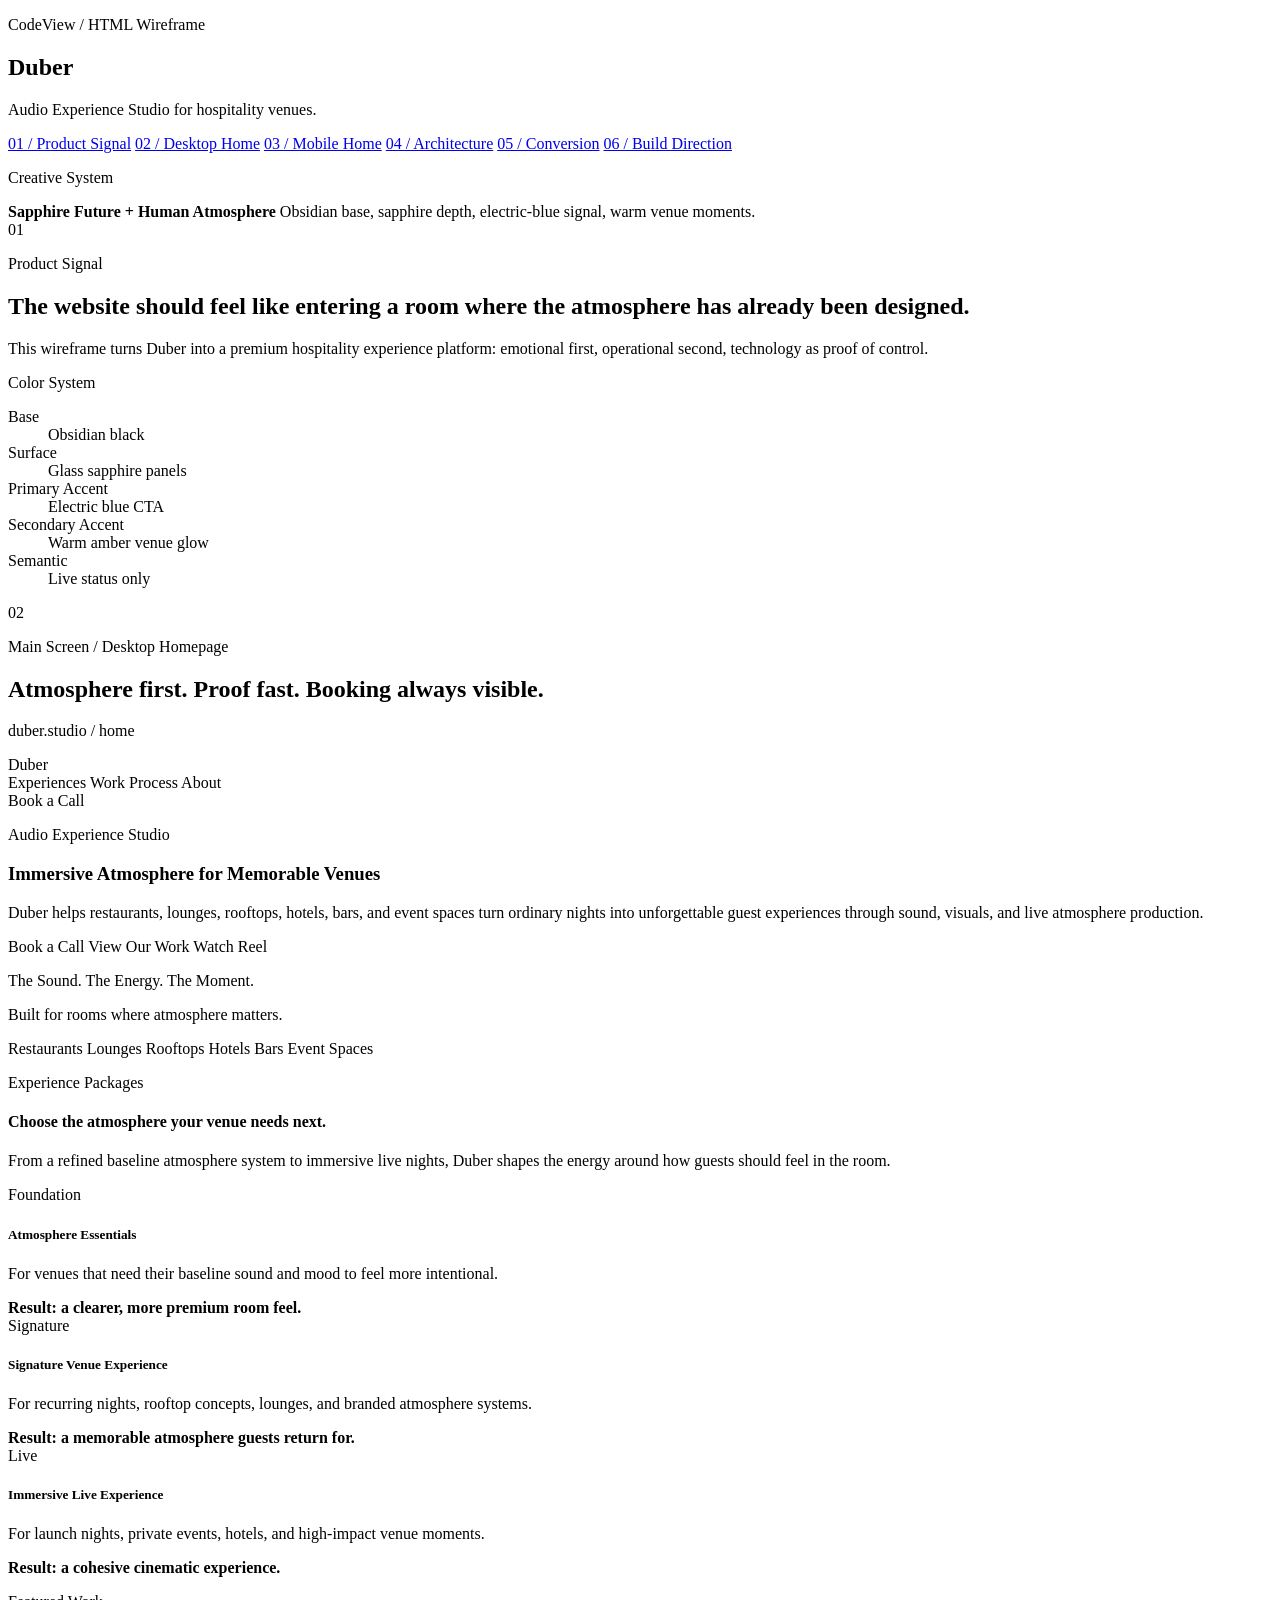
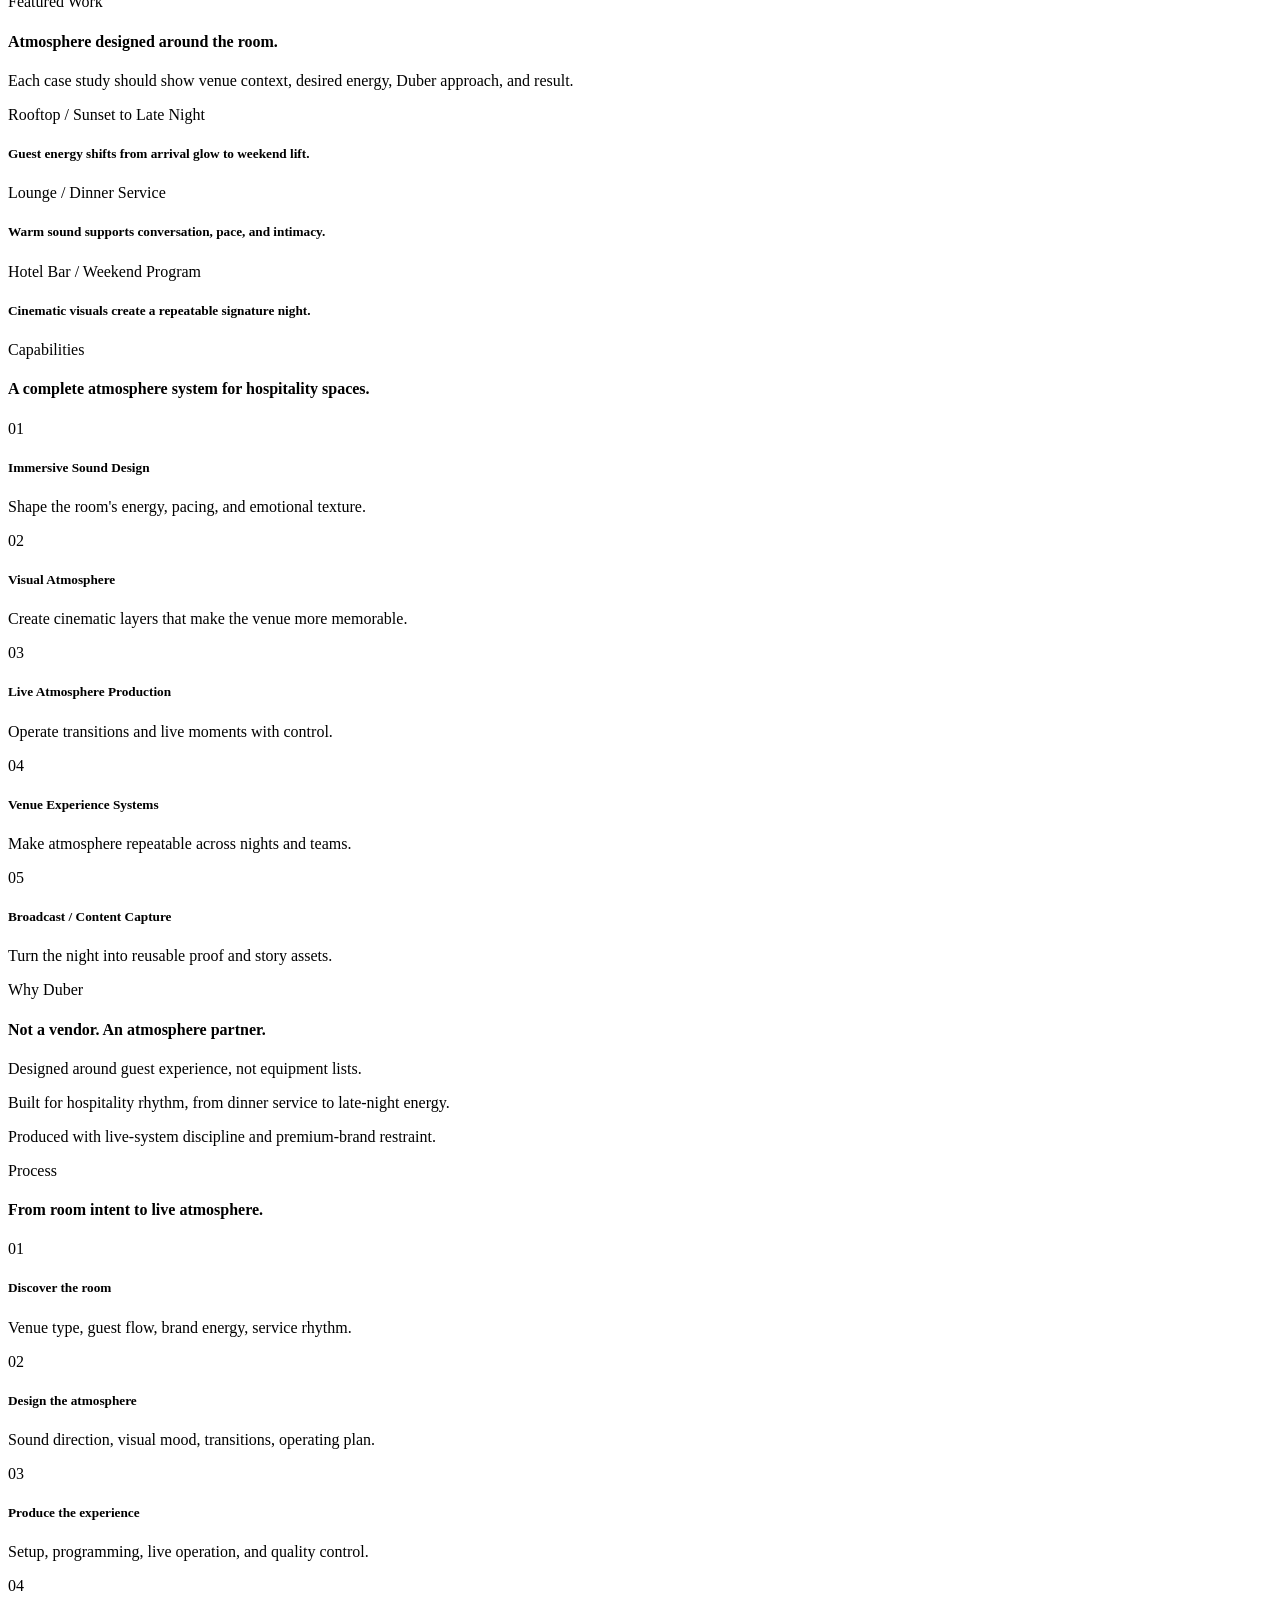
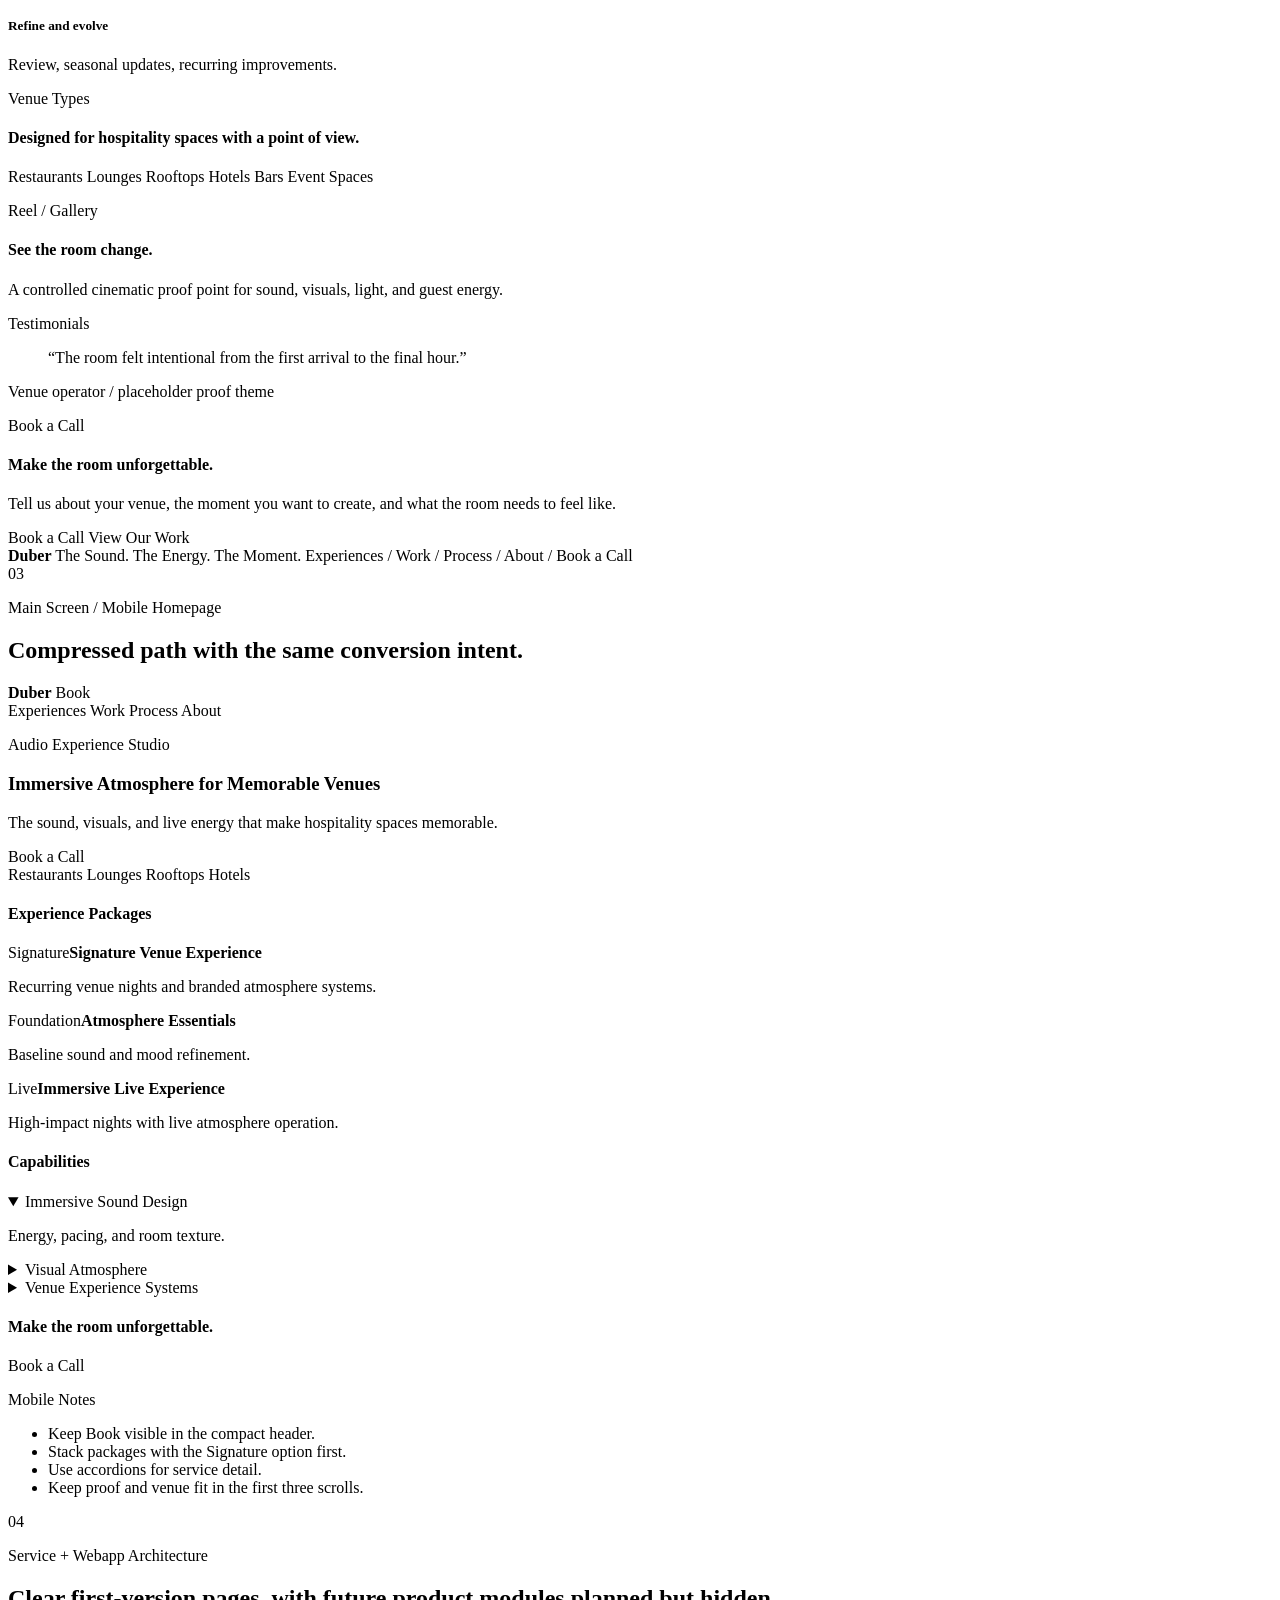
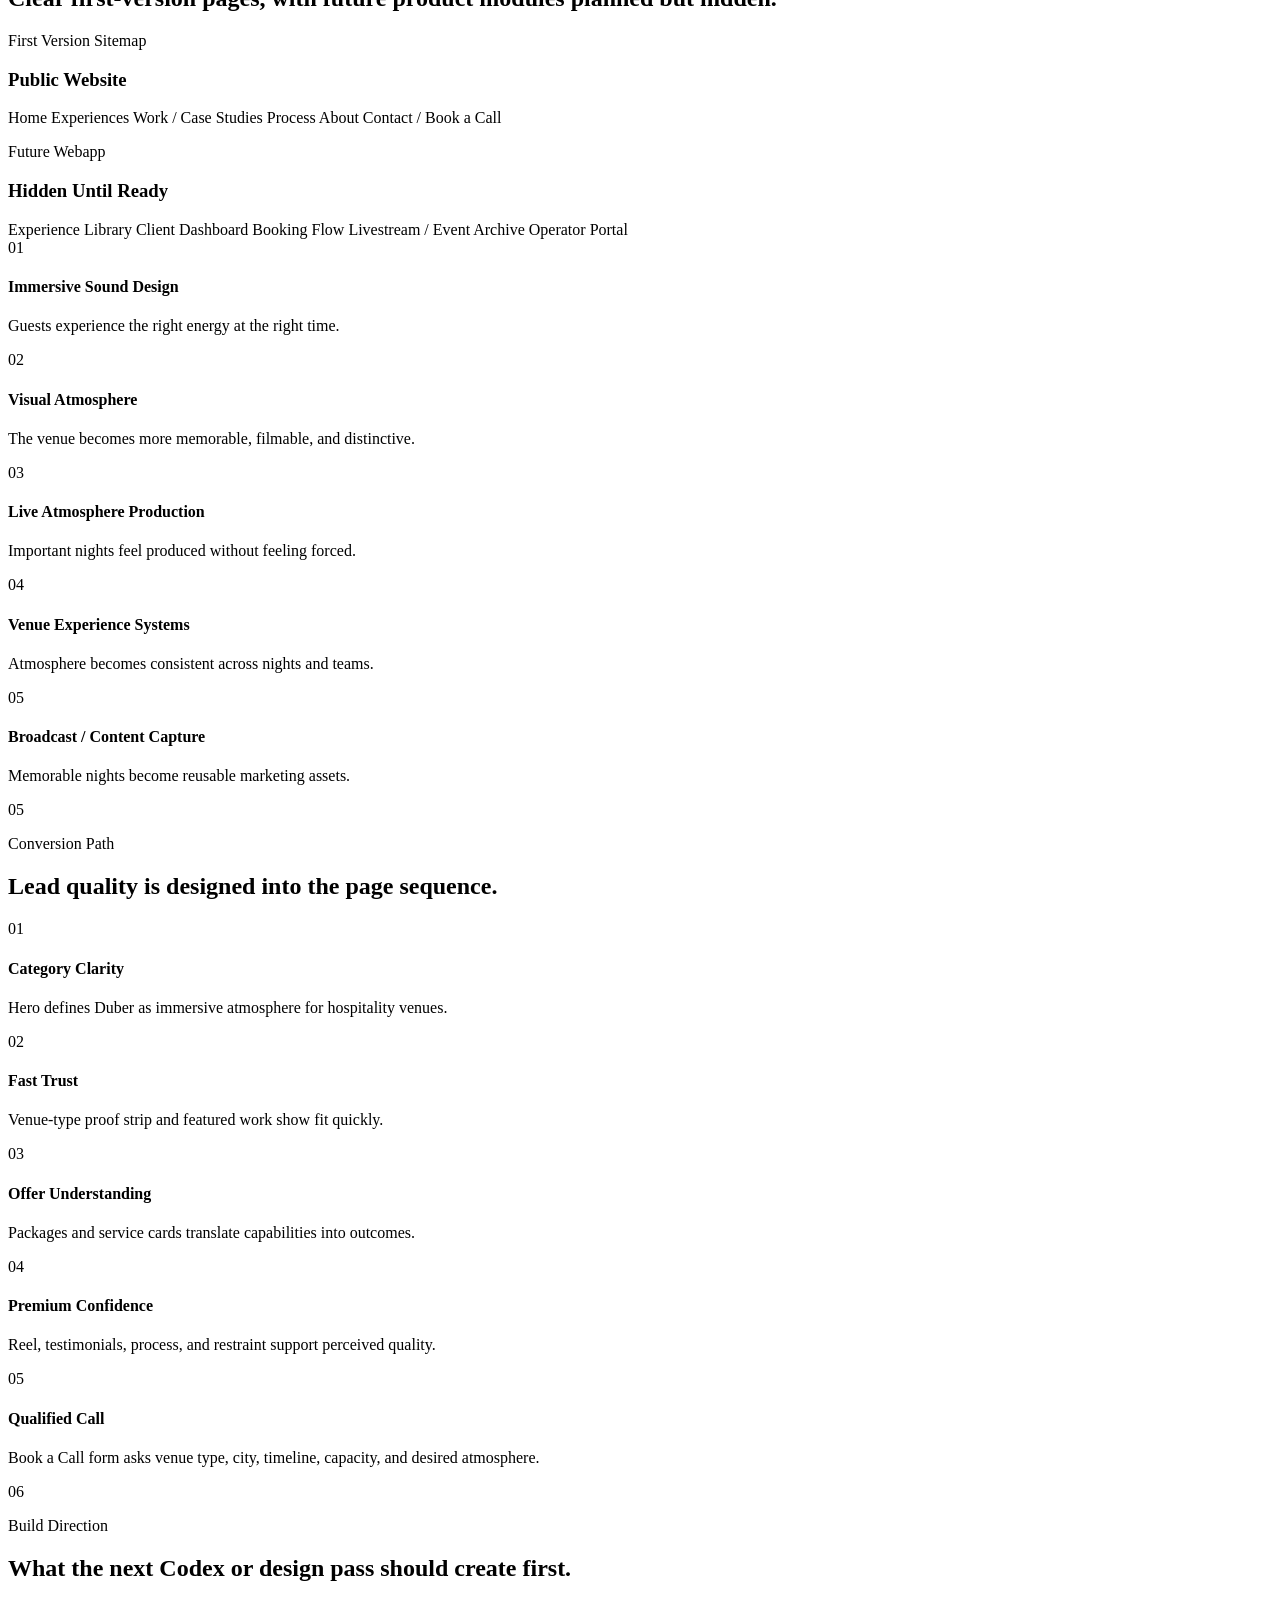
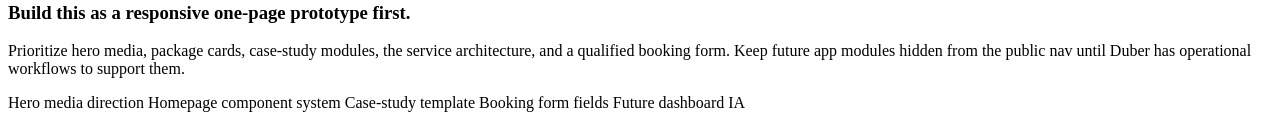
==== duber-website-wireframe/index.html @ e4c017b9 "Add Duber website wireframe HTML" ====
<!doctype html>
<html lang="en">
  <head>
    <meta charset="utf-8">
    <meta name="viewport" content="width=device-width, initial-scale=1">
    <title>Duber Website Wireframe</title>
    <link rel="stylesheet" href="styles.css">
  </head>
  <body>
    <div class="presentation-shell">
      <aside class="strategy-rail" aria-label="Wireframe navigation">
        <div class="brand-block">
          <p class="eyebrow">CodeView / HTML Wireframe</p>
          <h1>Duber</h1>
          <p>Audio Experience Studio for hospitality venues.</p>
        </div>

        <nav class="rail-nav">
          <a href="#product-signal">01 / Product Signal</a>
          <a href="#homepage-desktop">02 / Desktop Home</a>
          <a href="#homepage-mobile">03 / Mobile Home</a>
          <a href="#architecture">04 / Architecture</a>
          <a href="#conversion">05 / Conversion</a>
          <a href="#build-direction">06 / Build Direction</a>
        </nav>

        <div class="rail-card">
          <p class="eyebrow">Creative System</p>
          <strong>Sapphire Future + Human Atmosphere</strong>
          <span>Obsidian base, sapphire depth, electric-blue signal, warm venue moments.</span>
        </div>
      </aside>

      <main class="pages">
        <section class="intro page-section" id="product-signal">
          <div class="section-marker">01</div>
          <div class="intro-copy">
            <p class="eyebrow">Product Signal</p>
            <h2>The website should feel like entering a room where the atmosphere has already been designed.</h2>
            <p class="lead">This wireframe turns Duber into a premium hospitality experience platform: emotional first, operational second, technology as proof of control.</p>
          </div>
          <div class="system-card">
            <p class="eyebrow">Color System</p>
            <dl>
              <div><dt>Base</dt><dd>Obsidian black</dd></div>
              <div><dt>Surface</dt><dd>Glass sapphire panels</dd></div>
              <div><dt>Primary Accent</dt><dd>Electric blue CTA</dd></div>
              <div><dt>Secondary Accent</dt><dd>Warm amber venue glow</dd></div>
              <div><dt>Semantic</dt><dd>Live status only</dd></div>
            </dl>
          </div>
        </section>

        <section class="page-section" id="homepage-desktop">
          <header class="section-header">
            <span class="section-marker">02</span>
            <div>
              <p class="eyebrow">Main Screen / Desktop Homepage</p>
              <h2>Atmosphere first. Proof fast. Booking always visible.</h2>
            </div>
          </header>

          <div class="browser-frame">
            <div class="browser-bar">
              <span></span><span></span><span></span>
              <p>duber.studio / home</p>
            </div>

            <div class="site-screen">
              <header class="site-header">
                <div class="wordmark">Duber</div>
                <nav>
                  <a>Experiences</a>
                  <a>Work</a>
                  <a>Process</a>
                  <a>About</a>
                </nav>
                <div class="header-actions">
                  <a class="button button-primary">Book a Call</a>
                </div>
              </header>

              <section class="hero-wire">
                <div class="hero-copy">
                  <p class="eyebrow">Audio Experience Studio</p>
                  <h3>Immersive Atmosphere for Memorable Venues</h3>
                  <p>Duber helps restaurants, lounges, rooftops, hotels, bars, and event spaces turn ordinary nights into unforgettable guest experiences through sound, visuals, and live atmosphere production.</p>
                  <div class="button-row">
                    <a class="button button-primary">Book a Call</a>
                    <a class="button button-secondary">View Our Work</a>
                    <a class="media-link"><span></span> Watch Reel</a>
                  </div>
                </div>
                <div class="hero-media" aria-label="Hero media placeholder">
                  <div class="beam beam-one"></div>
                  <div class="beam beam-two"></div>
                  <div class="venue-floor">
                    <span></span><span></span><span></span><span></span>
                  </div>
                  <div class="media-caption">
                    <p>The Sound. The Energy. The Moment.</p>
                  </div>
                </div>
              </section>

              <section class="proof-strip">
                <p>Built for rooms where atmosphere matters.</p>
                <div>
                  <span>Restaurants</span>
                  <span>Lounges</span>
                  <span>Rooftops</span>
                  <span>Hotels</span>
                  <span>Bars</span>
                  <span>Event Spaces</span>
                </div>
              </section>

              <section class="content-section packages">
                <div class="section-copy">
                  <p class="eyebrow">Experience Packages</p>
                  <h4>Choose the atmosphere your venue needs next.</h4>
                  <p>From a refined baseline atmosphere system to immersive live nights, Duber shapes the energy around how guests should feel in the room.</p>
                </div>
                <div class="card-grid three">
                  <article class="package-card">
                    <span>Foundation</span>
                    <h5>Atmosphere Essentials</h5>
                    <p>For venues that need their baseline sound and mood to feel more intentional.</p>
                    <strong>Result: a clearer, more premium room feel.</strong>
                  </article>
                  <article class="package-card featured-card">
                    <span>Signature</span>
                    <h5>Signature Venue Experience</h5>
                    <p>For recurring nights, rooftop concepts, lounges, and branded atmosphere systems.</p>
                    <strong>Result: a memorable atmosphere guests return for.</strong>
                  </article>
                  <article class="package-card">
                    <span>Live</span>
                    <h5>Immersive Live Experience</h5>
                    <p>For launch nights, private events, hotels, and high-impact venue moments.</p>
                    <strong>Result: a cohesive cinematic experience.</strong>
                  </article>
                </div>
              </section>

              <section class="content-section work-preview">
                <div class="section-copy">
                  <p class="eyebrow">Featured Work</p>
                  <h4>Atmosphere designed around the room.</h4>
                  <p>Each case study should show venue context, desired energy, Duber approach, and result.</p>
                </div>
                <div class="work-layout">
                  <article class="case-card large-case">
                    <div class="image-block rooftop"></div>
                    <p class="eyebrow">Rooftop / Sunset to Late Night</p>
                    <h5>Guest energy shifts from arrival glow to weekend lift.</h5>
                  </article>
                  <article class="case-card">
                    <div class="image-block lounge"></div>
                    <p class="eyebrow">Lounge / Dinner Service</p>
                    <h5>Warm sound supports conversation, pace, and intimacy.</h5>
                  </article>
                  <article class="case-card">
                    <div class="image-block hotel"></div>
                    <p class="eyebrow">Hotel Bar / Weekend Program</p>
                    <h5>Cinematic visuals create a repeatable signature night.</h5>
                  </article>
                </div>
              </section>

              <section class="content-section services">
                <div class="section-copy">
                  <p class="eyebrow">Capabilities</p>
                  <h4>A complete atmosphere system for hospitality spaces.</h4>
                </div>
                <div class="service-grid">
                  <article><span>01</span><h5>Immersive Sound Design</h5><p>Shape the room's energy, pacing, and emotional texture.</p></article>
                  <article><span>02</span><h5>Visual Atmosphere</h5><p>Create cinematic layers that make the venue more memorable.</p></article>
                  <article><span>03</span><h5>Live Atmosphere Production</h5><p>Operate transitions and live moments with control.</p></article>
                  <article><span>04</span><h5>Venue Experience Systems</h5><p>Make atmosphere repeatable across nights and teams.</p></article>
                  <article><span>05</span><h5>Broadcast / Content Capture</h5><p>Turn the night into reusable proof and story assets.</p></article>
                </div>
              </section>

              <section class="content-section why-section">
                <div>
                  <p class="eyebrow">Why Duber</p>
                  <h4>Not a vendor. An atmosphere partner.</h4>
                </div>
                <div class="statement-list">
                  <p>Designed around guest experience, not equipment lists.</p>
                  <p>Built for hospitality rhythm, from dinner service to late-night energy.</p>
                  <p>Produced with live-system discipline and premium-brand restraint.</p>
                </div>
              </section>

              <section class="content-section process-section">
                <div class="section-copy">
                  <p class="eyebrow">Process</p>
                  <h4>From room intent to live atmosphere.</h4>
                </div>
                <div class="timeline">
                  <article><span>01</span><h5>Discover the room</h5><p>Venue type, guest flow, brand energy, service rhythm.</p></article>
                  <article><span>02</span><h5>Design the atmosphere</h5><p>Sound direction, visual mood, transitions, operating plan.</p></article>
                  <article><span>03</span><h5>Produce the experience</h5><p>Setup, programming, live operation, and quality control.</p></article>
                  <article><span>04</span><h5>Refine and evolve</h5><p>Review, seasonal updates, recurring improvements.</p></article>
                </div>
              </section>

              <section class="content-section venue-section">
                <div class="section-copy">
                  <p class="eyebrow">Venue Types</p>
                  <h4>Designed for hospitality spaces with a point of view.</h4>
                </div>
                <div class="venue-grid">
                  <span>Restaurants</span>
                  <span>Lounges</span>
                  <span>Rooftops</span>
                  <span>Hotels</span>
                  <span>Bars</span>
                  <span>Event Spaces</span>
                </div>
              </section>

              <section class="content-section reel-section">
                <div class="reel-card">
                  <div class="play-button"></div>
                  <div>
                    <p class="eyebrow">Reel / Gallery</p>
                    <h4>See the room change.</h4>
                    <p>A controlled cinematic proof point for sound, visuals, light, and guest energy.</p>
                  </div>
                </div>
                <div class="gallery-grid">
                  <div></div><div></div><div></div>
                </div>
              </section>

              <section class="content-section testimonials">
                <p class="eyebrow">Testimonials</p>
                <blockquote>“The room felt intentional from the first arrival to the final hour.”</blockquote>
                <p>Venue operator / placeholder proof theme</p>
              </section>

              <section class="final-cta">
                <p class="eyebrow">Book a Call</p>
                <h4>Make the room unforgettable.</h4>
                <p>Tell us about your venue, the moment you want to create, and what the room needs to feel like.</p>
                <div class="button-row">
                  <a class="button button-primary">Book a Call</a>
                  <a class="button button-secondary">View Our Work</a>
                </div>
              </section>

              <footer class="site-footer">
                <strong>Duber</strong>
                <span>The Sound. The Energy. The Moment.</span>
                <span>Experiences / Work / Process / About / Book a Call</span>
              </footer>
            </div>
          </div>
        </section>

        <section class="page-section" id="homepage-mobile">
          <header class="section-header">
            <span class="section-marker">03</span>
            <div>
              <p class="eyebrow">Main Screen / Mobile Homepage</p>
              <h2>Compressed path with the same conversion intent.</h2>
            </div>
          </header>

          <div class="mobile-wrap">
            <div class="phone-frame">
              <div class="phone-screen">
                <header class="mobile-header">
                  <strong>Duber</strong>
                  <a class="button button-primary">Book</a>
                </header>
                <nav class="mobile-nav" aria-label="Mobile wireframe navigation">
                  <span>Experiences</span>
                  <span>Work</span>
                  <span>Process</span>
                  <span>About</span>
                </nav>
                <section class="mobile-hero">
                  <p class="eyebrow">Audio Experience Studio</p>
                  <h3>Immersive Atmosphere for Memorable Venues</h3>
                  <p>The sound, visuals, and live energy that make hospitality spaces memorable.</p>
                  <a class="button button-primary">Book a Call</a>
                </section>
                <section class="mobile-strip">
                  <span>Restaurants</span>
                  <span>Lounges</span>
                  <span>Rooftops</span>
                  <span>Hotels</span>
                </section>
                <section class="mobile-stack">
                  <h4>Experience Packages</h4>
                  <article class="mobile-card featured-card"><span>Signature</span><strong>Signature Venue Experience</strong><p>Recurring venue nights and branded atmosphere systems.</p></article>
                  <article class="mobile-card"><span>Foundation</span><strong>Atmosphere Essentials</strong><p>Baseline sound and mood refinement.</p></article>
                  <article class="mobile-card"><span>Live</span><strong>Immersive Live Experience</strong><p>High-impact nights with live atmosphere operation.</p></article>
                </section>
                <section class="mobile-stack">
                  <h4>Capabilities</h4>
                  <details open>
                    <summary>Immersive Sound Design</summary>
                    <p>Energy, pacing, and room texture.</p>
                  </details>
                  <details>
                    <summary>Visual Atmosphere</summary>
                    <p>Cinematic screens, projection, and room glow.</p>
                  </details>
                  <details>
                    <summary>Venue Experience Systems</summary>
                    <p>Repeatable atmosphere for recurring nights.</p>
                  </details>
                </section>
                <section class="mobile-cta">
                  <h4>Make the room unforgettable.</h4>
                  <a class="button button-primary">Book a Call</a>
                </section>
              </div>
            </div>

            <div class="mobile-notes">
              <p class="eyebrow">Mobile Notes</p>
              <ul>
                <li>Keep Book visible in the compact header.</li>
                <li>Stack packages with the Signature option first.</li>
                <li>Use accordions for service detail.</li>
                <li>Keep proof and venue fit in the first three scrolls.</li>
              </ul>
            </div>
          </div>
        </section>

        <section class="page-section" id="architecture">
          <header class="section-header">
            <span class="section-marker">04</span>
            <div>
              <p class="eyebrow">Service + Webapp Architecture</p>
              <h2>Clear first-version pages, with future product modules planned but hidden.</h2>
            </div>
          </header>

          <div class="architecture-grid">
            <article class="map-card">
              <p class="eyebrow">First Version Sitemap</p>
              <h3>Public Website</h3>
              <div class="sitemap-list">
                <span>Home</span>
                <span>Experiences</span>
                <span>Work / Case Studies</span>
                <span>Process</span>
                <span>About</span>
                <span>Contact / Book a Call</span>
              </div>
            </article>

            <article class="map-card">
              <p class="eyebrow">Future Webapp</p>
              <h3>Hidden Until Ready</h3>
              <div class="sitemap-list">
                <span>Experience Library</span>
                <span>Client Dashboard</span>
                <span>Booking Flow</span>
                <span>Livestream / Event Archive</span>
                <span>Operator Portal</span>
              </div>
            </article>
          </div>

          <div class="service-board">
            <article>
              <span>01</span>
              <h4>Immersive Sound Design</h4>
              <p>Guests experience the right energy at the right time.</p>
            </article>
            <article>
              <span>02</span>
              <h4>Visual Atmosphere</h4>
              <p>The venue becomes more memorable, filmable, and distinctive.</p>
            </article>
            <article>
              <span>03</span>
              <h4>Live Atmosphere Production</h4>
              <p>Important nights feel produced without feeling forced.</p>
            </article>
            <article>
              <span>04</span>
              <h4>Venue Experience Systems</h4>
              <p>Atmosphere becomes consistent across nights and teams.</p>
            </article>
            <article>
              <span>05</span>
              <h4>Broadcast / Content Capture</h4>
              <p>Memorable nights become reusable marketing assets.</p>
            </article>
          </div>
        </section>

        <section class="page-section" id="conversion">
          <header class="section-header">
            <span class="section-marker">05</span>
            <div>
              <p class="eyebrow">Conversion Path</p>
              <h2>Lead quality is designed into the page sequence.</h2>
            </div>
          </header>

          <div class="conversion-flow">
            <article>
              <span>01</span>
              <h4>Category Clarity</h4>
              <p>Hero defines Duber as immersive atmosphere for hospitality venues.</p>
            </article>
            <article>
              <span>02</span>
              <h4>Fast Trust</h4>
              <p>Venue-type proof strip and featured work show fit quickly.</p>
            </article>
            <article>
              <span>03</span>
              <h4>Offer Understanding</h4>
              <p>Packages and service cards translate capabilities into outcomes.</p>
            </article>
            <article>
              <span>04</span>
              <h4>Premium Confidence</h4>
              <p>Reel, testimonials, process, and restraint support perceived quality.</p>
            </article>
            <article>
              <span>05</span>
              <h4>Qualified Call</h4>
              <p>Book a Call form asks venue type, city, timeline, capacity, and desired atmosphere.</p>
            </article>
          </div>
        </section>

        <section class="page-section" id="build-direction">
          <header class="section-header">
            <span class="section-marker">06</span>
            <div>
              <p class="eyebrow">Build Direction</p>
              <h2>What the next Codex or design pass should create first.</h2>
            </div>
          </header>

          <div class="build-panel">
            <div>
              <h3>Build this as a responsive one-page prototype first.</h3>
              <p>Prioritize hero media, package cards, case-study modules, the service architecture, and a qualified booking form. Keep future app modules hidden from the public nav until Duber has operational workflows to support them.</p>
            </div>
            <div class="checklist">
              <span>Hero media direction</span>
              <span>Homepage component system</span>
              <span>Case-study template</span>
              <span>Booking form fields</span>
              <span>Future dashboard IA</span>
            </div>
          </div>
        </section>
      </main>
    </div>
  </body>
</html>
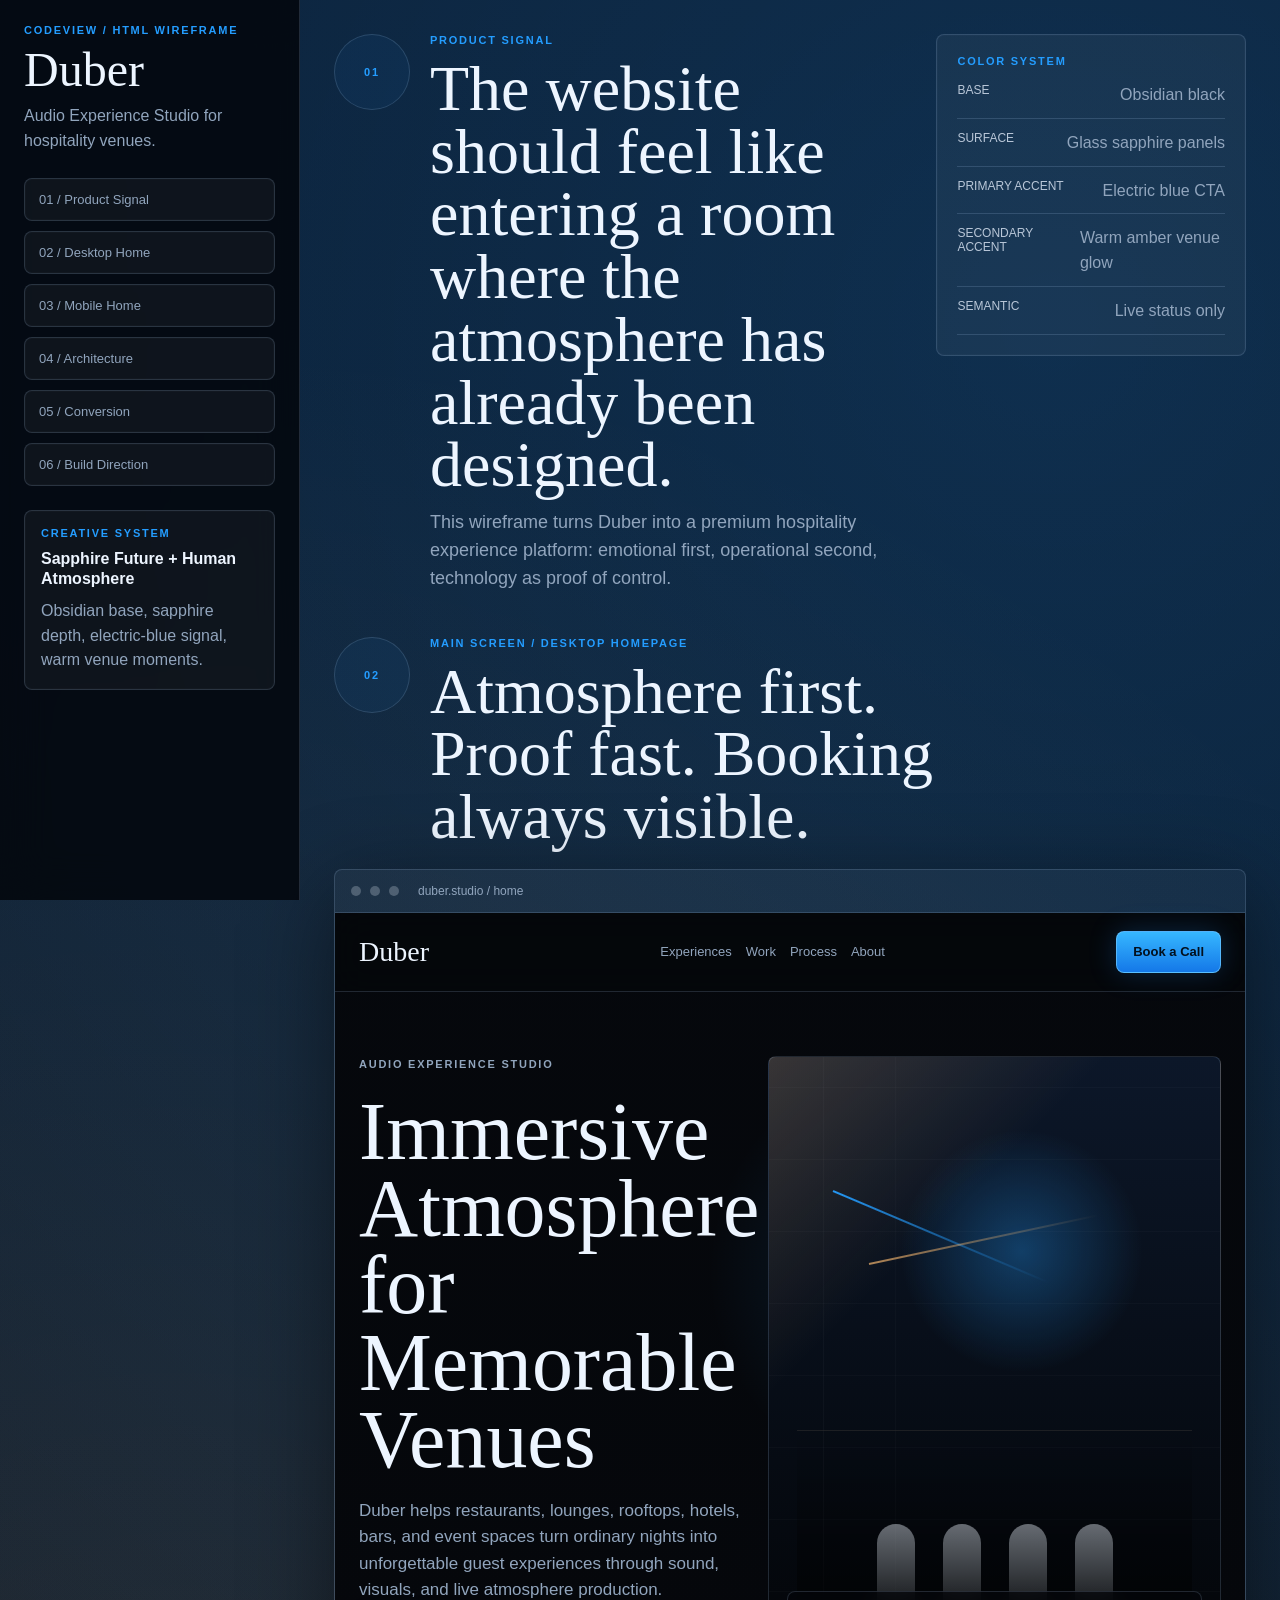
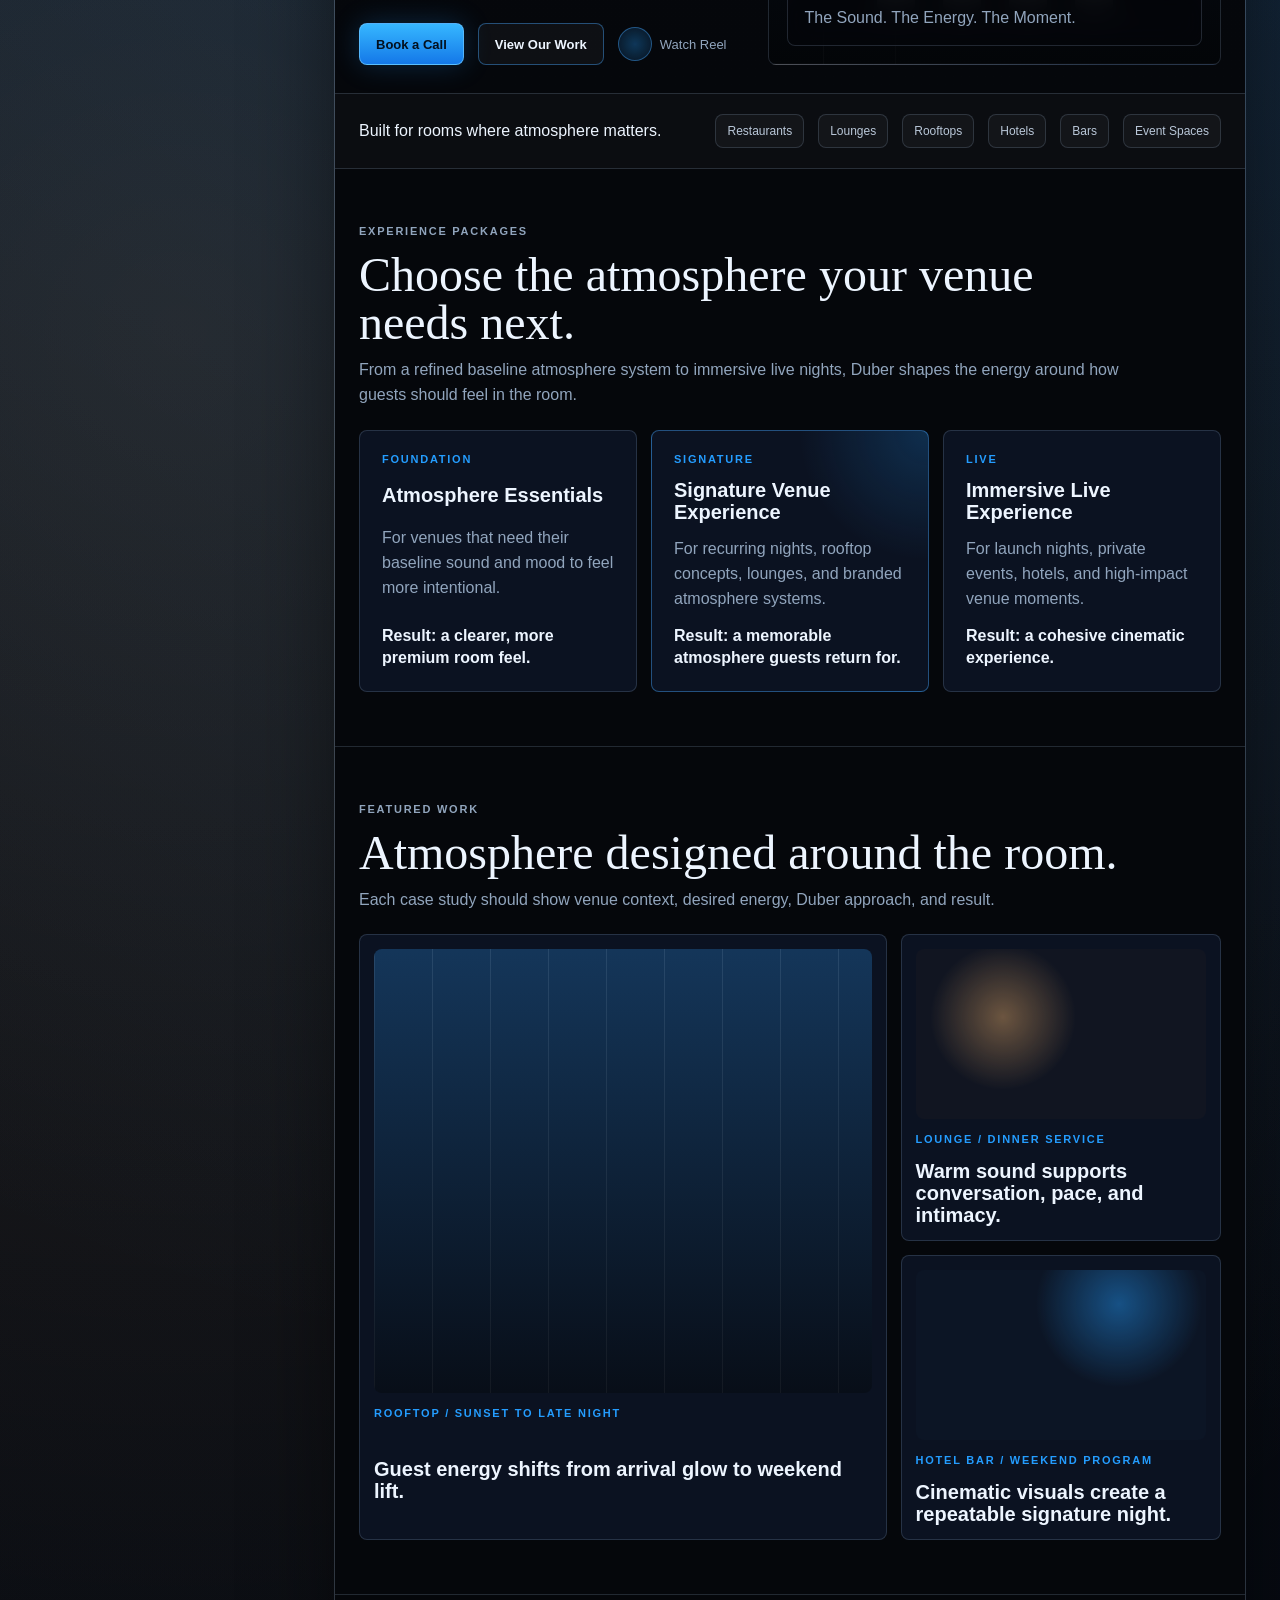
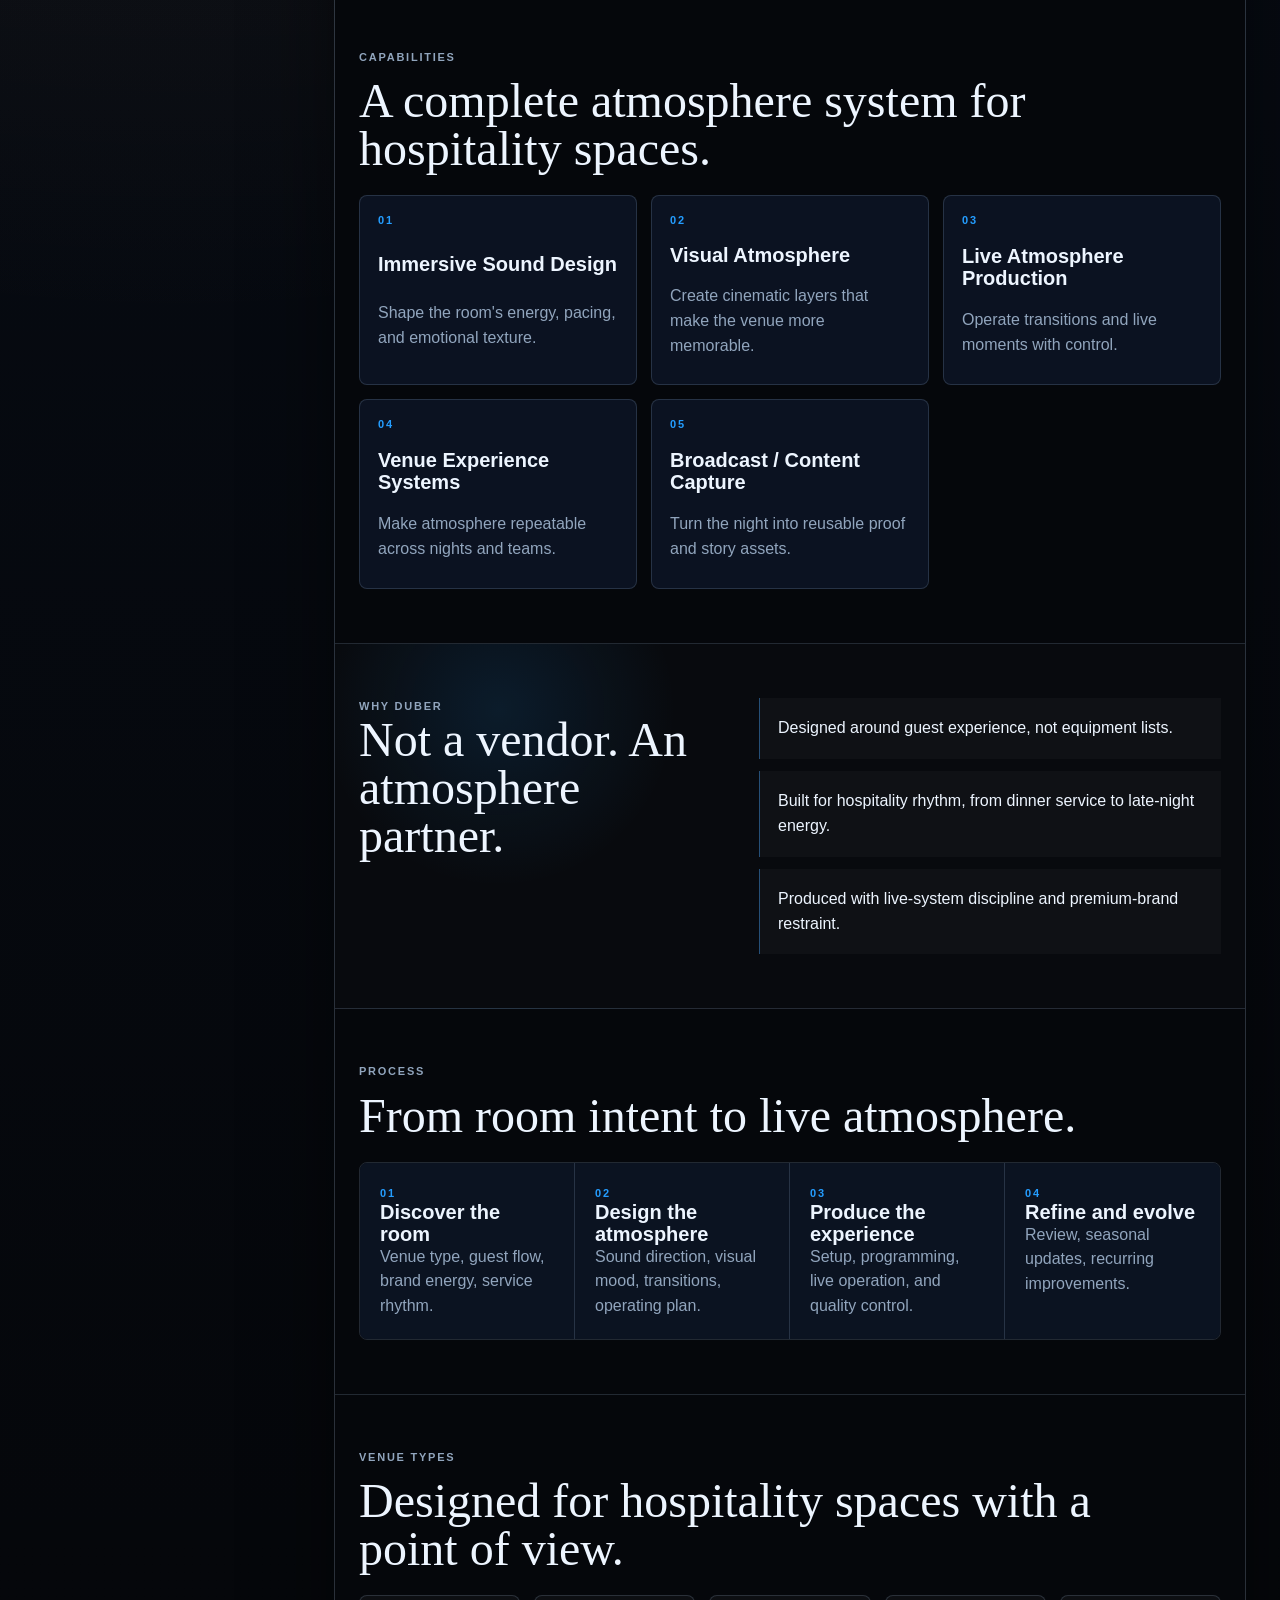
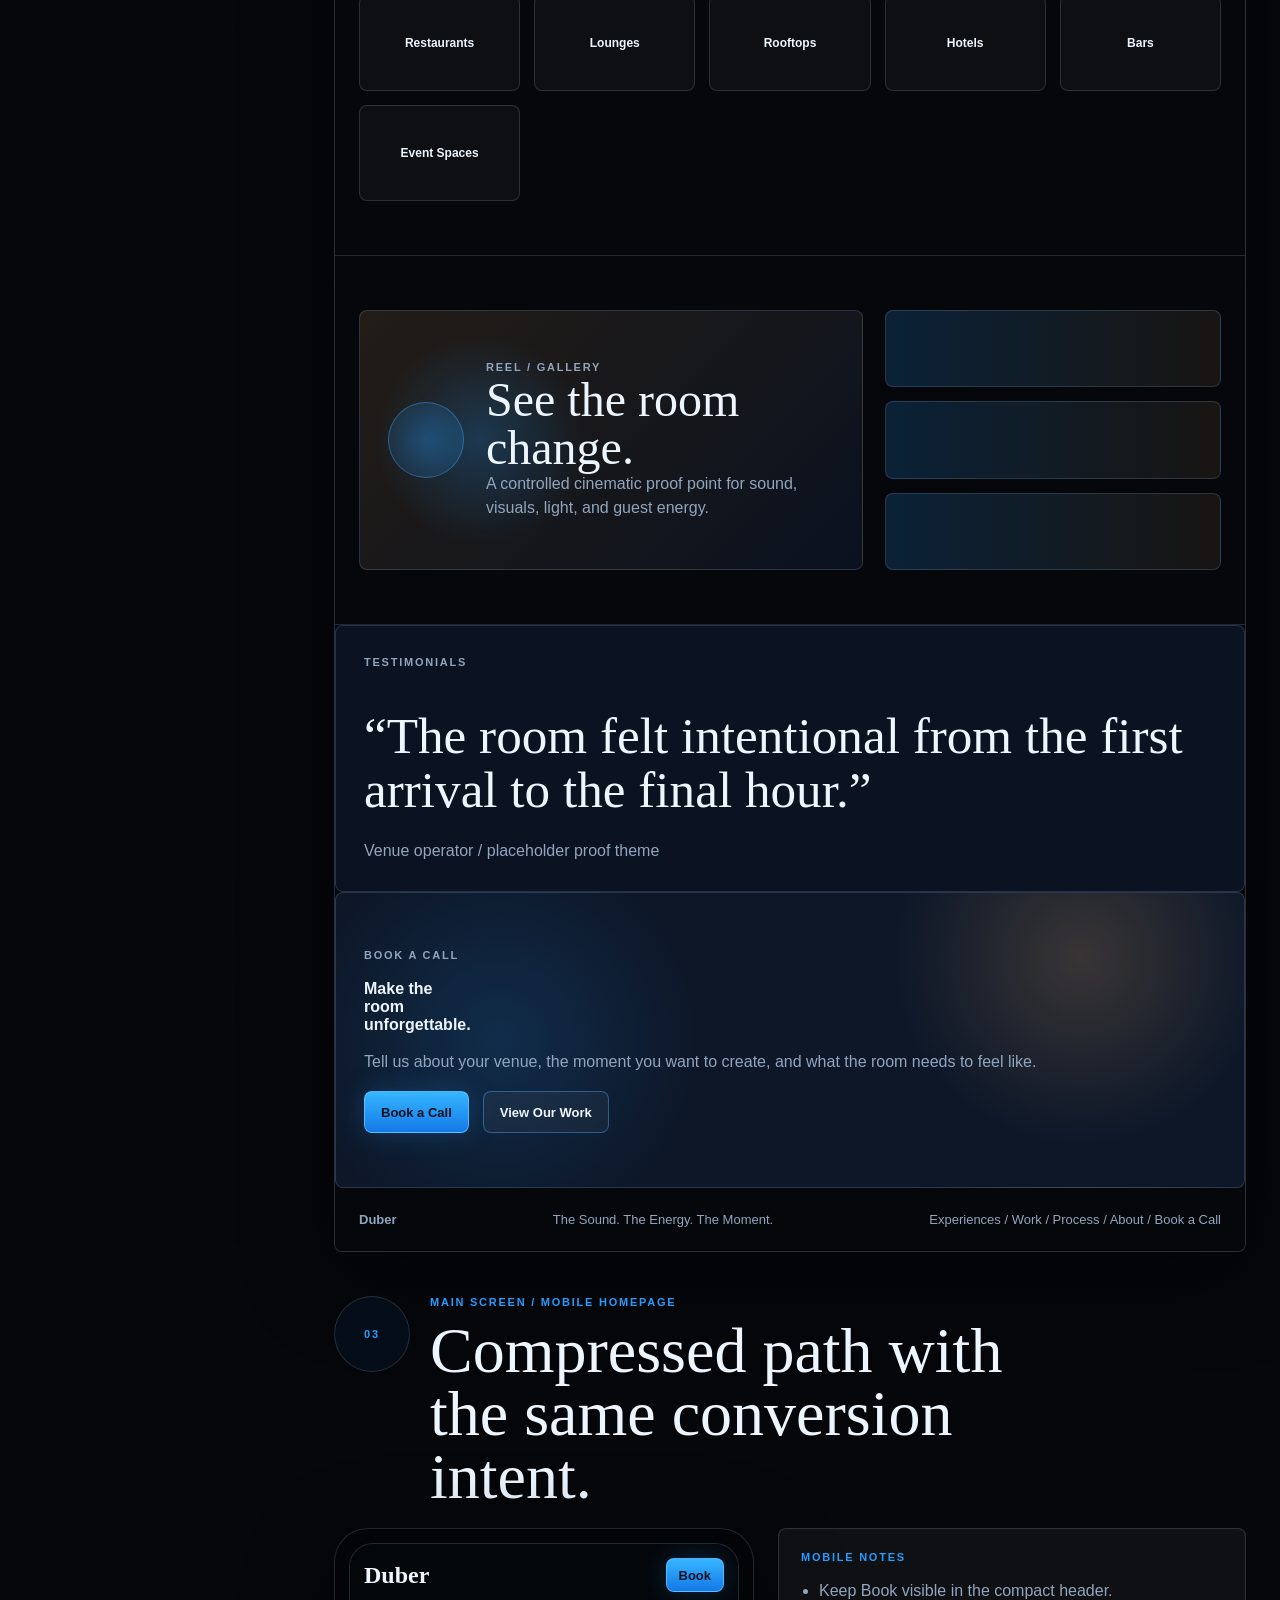
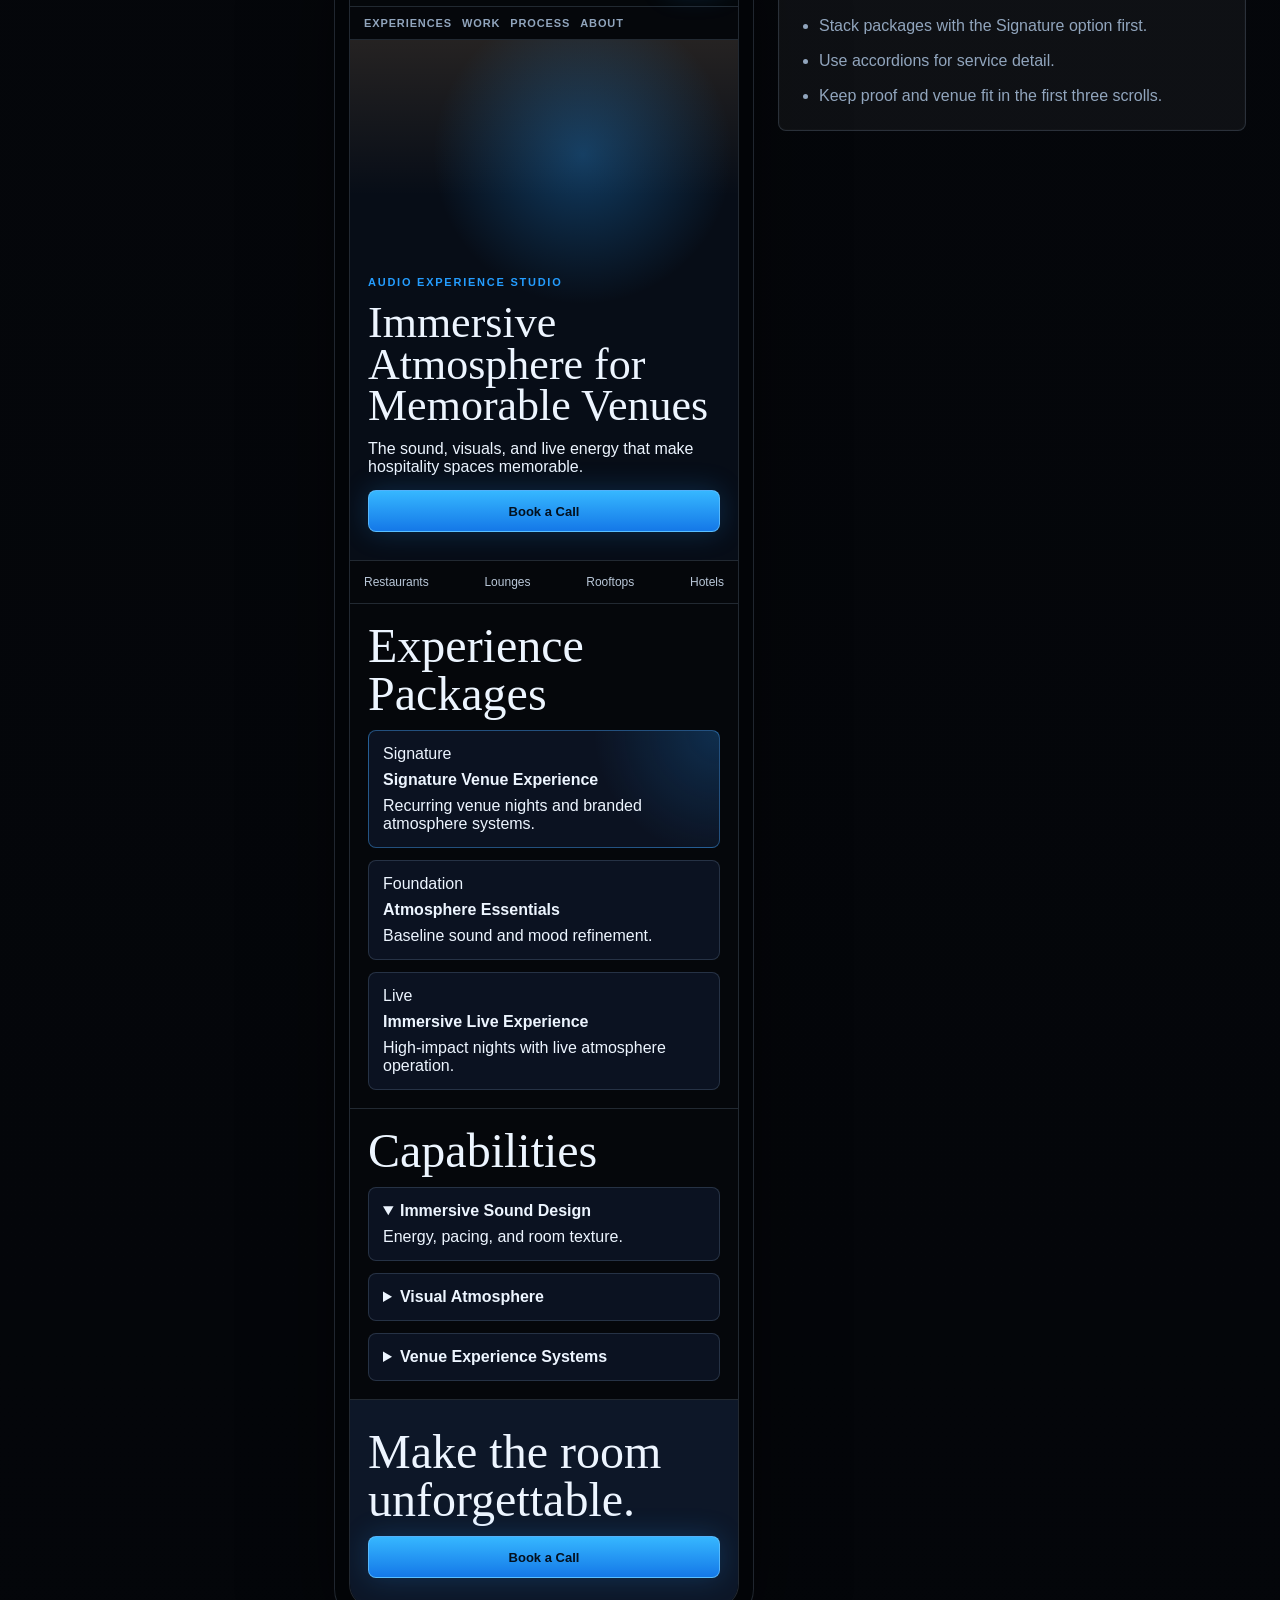
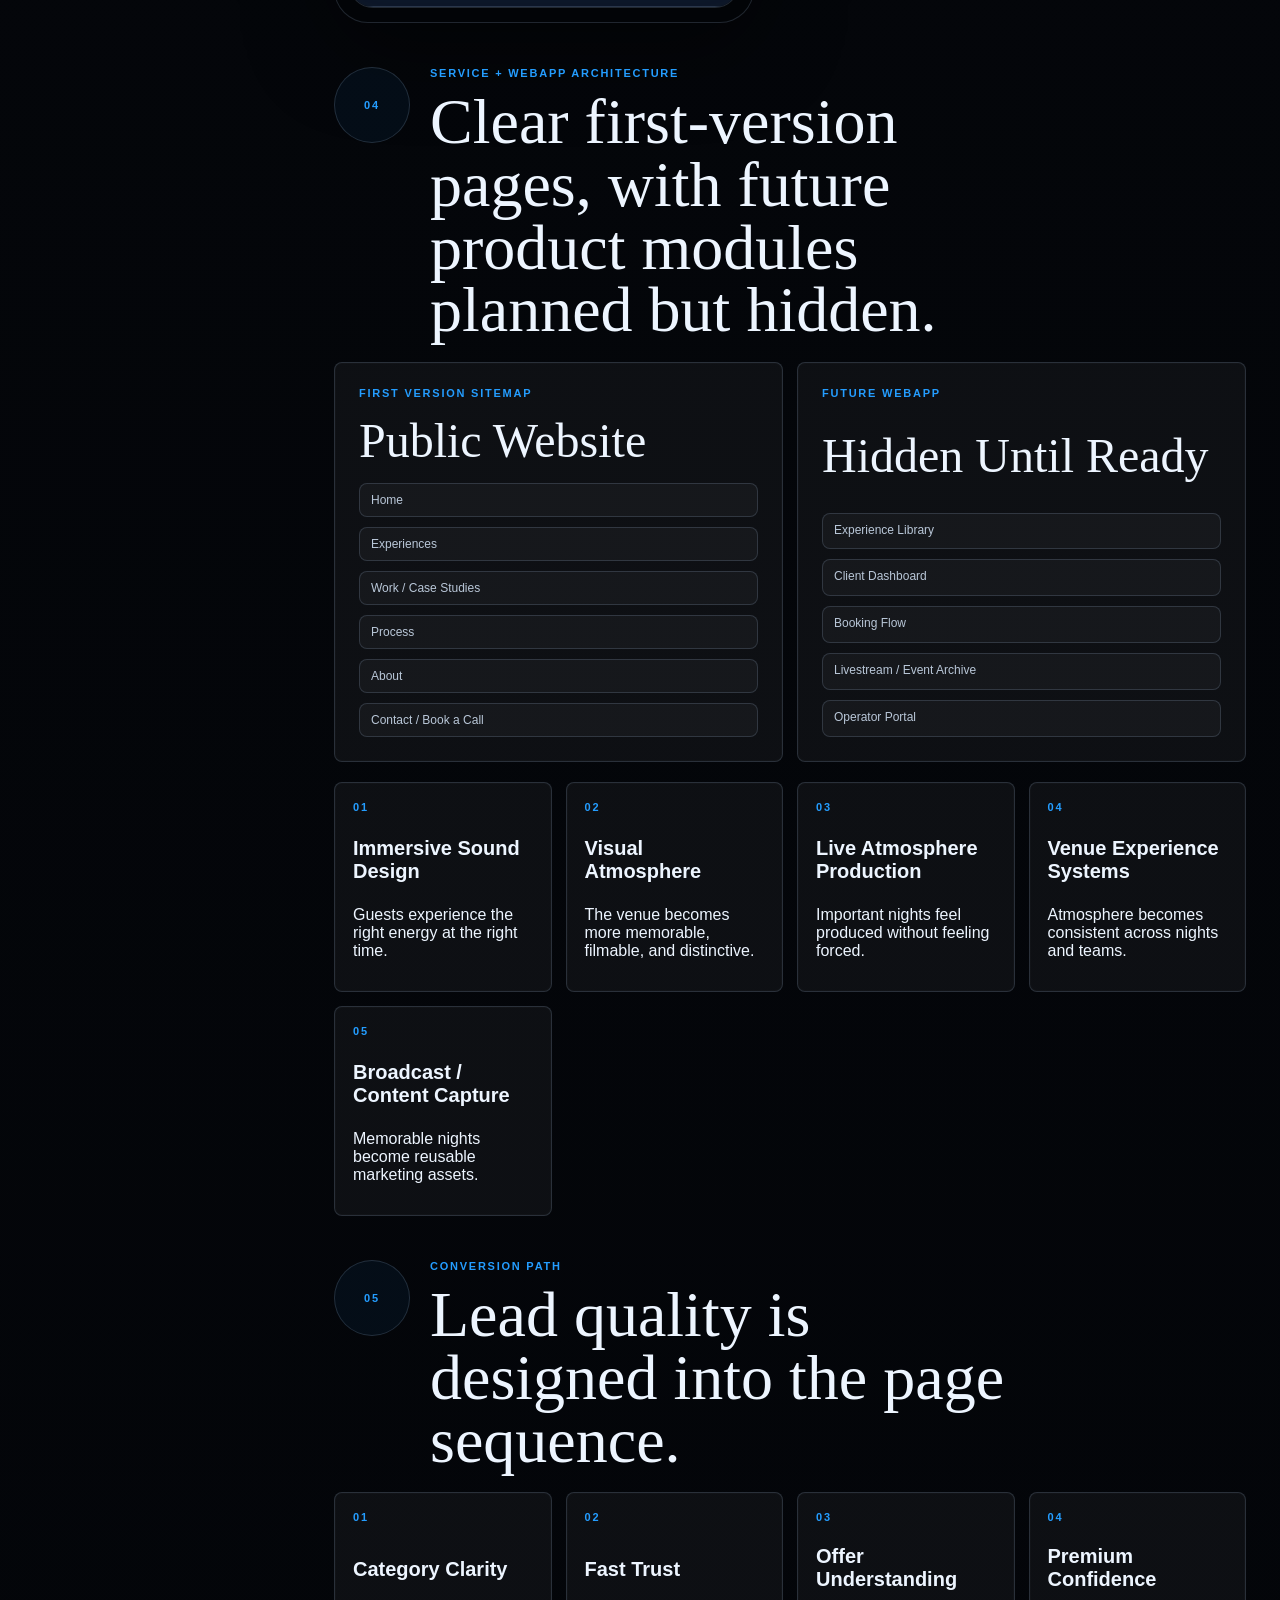
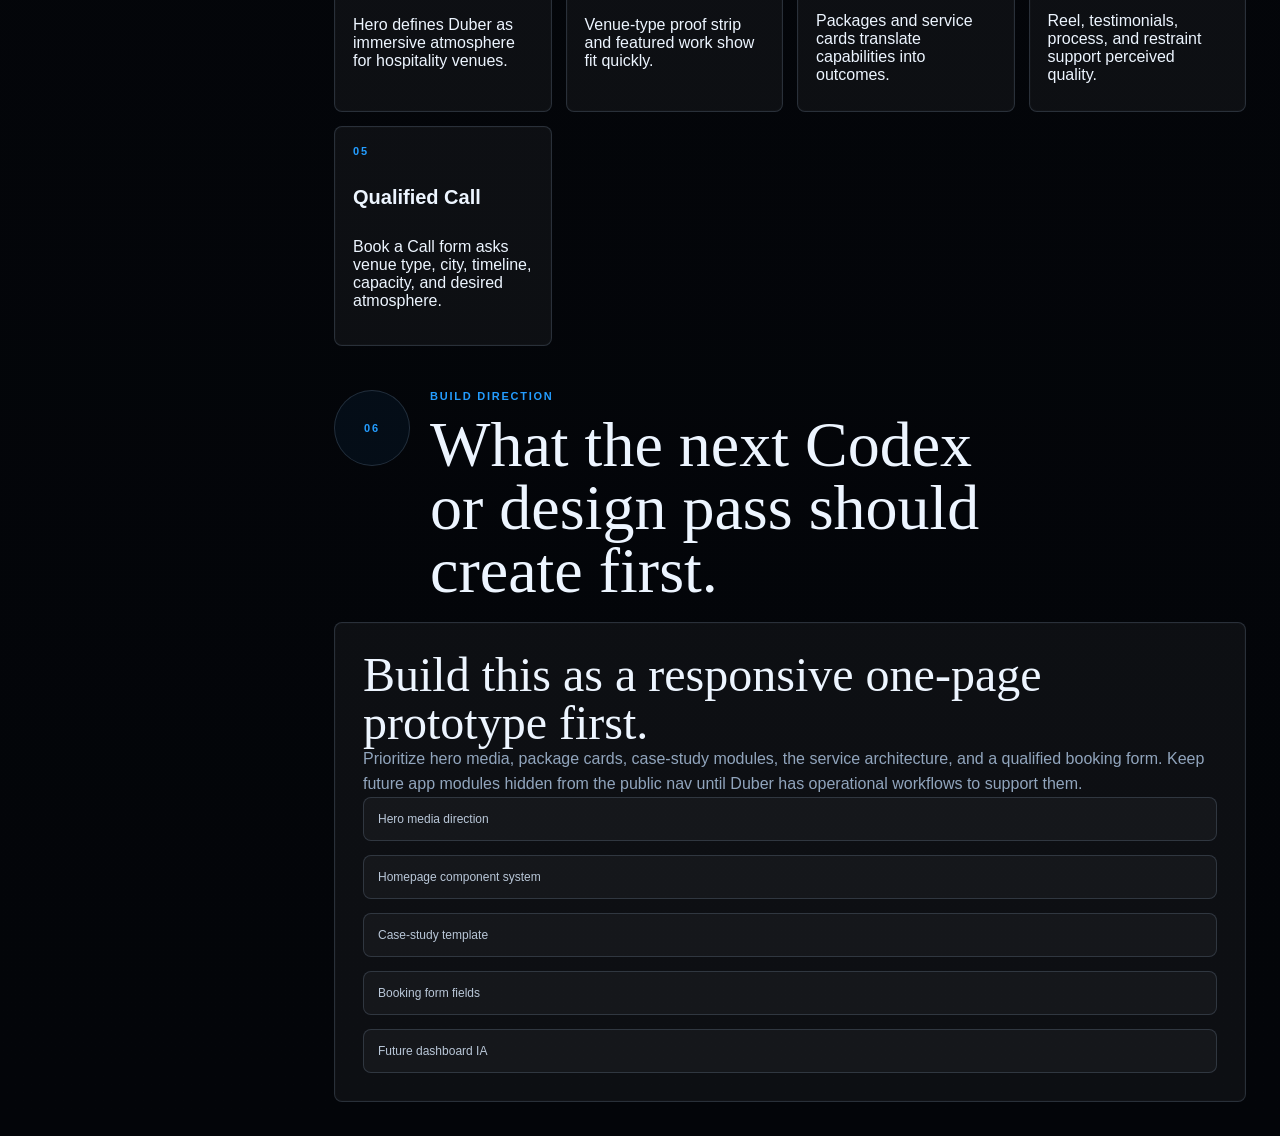
==== commit b4a4bac2: "Bust wireframe stylesheet cache" ====
--- a/duber-website-wireframe/index.html
+++ b/duber-website-wireframe/index.html
@@ -4,7 +4,7 @@
     <meta charset="utf-8">
     <meta name="viewport" content="width=device-width, initial-scale=1">
     <title>Duber Website Wireframe</title>
-    <link rel="stylesheet" href="styles.css">
+    <link rel="stylesheet" href="styles.css?v=20260616-2">
   </head>
   <body>
     <div class="presentation-shell">
--- a/duber-website-wireframe/styles.css
+++ b/duber-website-wireframe/styles.css
@@ -0,0 +1,1071 @@
+:root {
+  --base: #05070b;
+  --base-2: #090e17;
+  --surface: rgba(13, 23, 40, 0.78);
+  --surface-solid: #0d1728;
+  --surface-soft: rgba(255, 255, 255, 0.045);
+  --line: rgba(188, 214, 255, 0.16);
+  --line-bright: rgba(69, 166, 255, 0.42);
+  --text: #edf5ff;
+  --muted: #91a5bd;
+  --accent: #249dff;
+  --accent-2: #ffbd72;
+  --chrome: #b9c7d8;
+  --live: #53f5d0;
+  --shadow: 0 24px 90px rgba(0, 0, 0, 0.48);
+}
+
+* {
+  box-sizing: border-box;
+}
+
+html {
+  scroll-behavior: smooth;
+}
+
+body {
+  margin: 0;
+  min-width: 320px;
+  background:
+    radial-gradient(circle at 82% 3%, rgba(36, 157, 255, 0.22), transparent 26%),
+    radial-gradient(circle at 14% 18%, rgba(255, 189, 114, 0.12), transparent 18%),
+    linear-gradient(180deg, #09111f 0%, var(--base) 44%, #030509 100%);
+  color: var(--text);
+  font-family: Inter, "Helvetica Neue", Arial, sans-serif;
+}
+
+a {
+  color: inherit;
+  text-decoration: none;
+}
+
+p,
+h1,
+h2,
+h3,
+h4,
+h5,
+blockquote,
+dl,
+dd {
+  margin: 0;
+}
+
+.presentation-shell {
+  display: grid;
+  grid-template-columns: minmax(260px, 300px) minmax(0, 1fr);
+  min-height: 100vh;
+}
+
+.strategy-rail {
+  position: sticky;
+  top: 0;
+  display: grid;
+  align-content: start;
+  gap: 24px;
+  height: 100vh;
+  padding: 24px;
+  border-right: 1px solid var(--line);
+  background: rgba(3, 6, 10, 0.82);
+  backdrop-filter: blur(22px);
+}
+
+.brand-block {
+  display: grid;
+  gap: 12px;
+}
+
+.brand-block h1 {
+  font-size: 48px;
+  line-height: 0.92;
+  font-family: Georgia, "Times New Roman", serif;
+  font-weight: 500;
+}
+
+.brand-block p:last-child,
+.rail-card span,
+.lead,
+.site-screen p,
+.system-card dd,
+.mobile-notes li,
+.build-panel p {
+  color: var(--muted);
+  line-height: 1.55;
+}
+
+.eyebrow,
+.section-marker,
+.package-card span,
+.service-grid span,
+.timeline span,
+.conversion-flow span,
+.service-board span,
+.case-card .eyebrow {
+  color: var(--accent);
+  font-size: 11px;
+  font-weight: 700;
+  letter-spacing: 0.16em;
+  text-transform: uppercase;
+}
+
+.rail-nav {
+  display: grid;
+  gap: 10px;
+}
+
+.rail-nav a,
+.rail-card,
+.system-card,
+.map-card,
+.service-board article,
+.conversion-flow article,
+.build-panel,
+.mobile-notes {
+  border: 1px solid var(--line);
+  border-radius: 8px;
+  background: var(--surface-soft);
+  box-shadow: 0 0 0 1px rgba(255, 255, 255, 0.015) inset;
+}
+
+.rail-nav a {
+  padding: 13px 14px;
+  color: var(--muted);
+  font-size: 13px;
+}
+
+.rail-nav a:hover {
+  border-color: var(--line-bright);
+  color: var(--text);
+}
+
+.rail-card {
+  display: grid;
+  gap: 10px;
+  padding: 16px;
+}
+
+.rail-card strong {
+  line-height: 1.25;
+}
+
+.pages {
+  display: grid;
+  gap: 44px;
+  padding: clamp(18px, 3vw, 34px);
+  min-width: 0;
+}
+
+.page-section {
+  display: grid;
+  gap: 20px;
+}
+
+.intro {
+  grid-template-columns: 76px minmax(0, 1.1fr) minmax(280px, 0.7fr);
+  align-items: start;
+}
+
+.section-header {
+  display: grid;
+  grid-template-columns: 76px minmax(0, 1fr);
+  gap: 20px;
+  align-items: start;
+}
+
+.section-marker {
+  display: grid;
+  place-items: center;
+  width: 76px;
+  height: 76px;
+  border: 1px solid var(--line);
+  border-radius: 50%;
+  background: rgba(36, 157, 255, 0.06);
+}
+
+.intro-copy,
+.section-header div {
+  display: grid;
+  gap: 12px;
+}
+
+h2 {
+  max-width: 18ch;
+  font-family: Georgia, "Times New Roman", serif;
+  font-size: clamp(34px, 5vw, 68px);
+  font-weight: 500;
+  line-height: 0.98;
+}
+
+.lead {
+  max-width: 720px;
+  font-size: 18px;
+}
+
+.system-card {
+  padding: 20px;
+}
+
+.system-card dl {
+  display: grid;
+  gap: 12px;
+  margin-top: 16px;
+}
+
+.system-card div {
+  display: flex;
+  justify-content: space-between;
+  gap: 18px;
+  border-bottom: 1px solid var(--line);
+  padding-bottom: 10px;
+}
+
+.system-card dt {
+  color: var(--chrome);
+  font-size: 12px;
+  text-transform: uppercase;
+}
+
+.browser-frame {
+  overflow: hidden;
+  min-width: 0;
+  border: 1px solid var(--line);
+  border-radius: 8px;
+  background: rgba(255, 255, 255, 0.035);
+  box-shadow: var(--shadow);
+}
+
+.browser-bar {
+  display: flex;
+  align-items: center;
+  gap: 9px;
+  padding: 14px 16px;
+  border-bottom: 1px solid var(--line);
+}
+
+.browser-bar span {
+  width: 10px;
+  height: 10px;
+  border-radius: 50%;
+  background: rgba(237, 245, 255, 0.24);
+}
+
+.browser-bar p {
+  margin-left: 10px;
+  color: var(--muted);
+  font-size: 12px;
+}
+
+.site-screen {
+  display: grid;
+  gap: 0;
+  min-width: 0;
+  background: var(--base);
+}
+
+.site-header {
+  position: sticky;
+  top: 0;
+  z-index: 2;
+  display: grid;
+  grid-template-columns: auto minmax(0, 1fr) auto;
+  align-items: center;
+  gap: 14px;
+  padding: 18px 24px;
+  border-bottom: 1px solid var(--line);
+  background: rgba(5, 7, 11, 0.86);
+  backdrop-filter: blur(16px);
+}
+
+.wordmark {
+  font-family: Georgia, "Times New Roman", serif;
+  font-size: 28px;
+}
+
+.site-header nav,
+.header-actions,
+.button-row,
+.proof-strip,
+.proof-strip div,
+.site-footer {
+  display: flex;
+  align-items: center;
+  gap: 14px;
+}
+
+.site-header nav {
+  flex-wrap: wrap;
+  justify-content: center;
+  color: var(--muted);
+  font-size: 13px;
+}
+
+.header-actions {
+  justify-content: end;
+}
+
+.button {
+  display: inline-flex;
+  align-items: center;
+  justify-content: center;
+  min-height: 42px;
+  padding: 11px 16px;
+  border-radius: 8px;
+  font-size: 13px;
+  font-weight: 800;
+  white-space: nowrap;
+}
+
+.button-primary {
+  border: 1px solid rgba(101, 194, 255, 0.78);
+  background: linear-gradient(180deg, #36b7ff 0%, #1478e8 100%);
+  color: #03101e;
+  box-shadow: 0 0 28px rgba(36, 157, 255, 0.22);
+}
+
+.button-secondary {
+  border: 1px solid var(--line-bright);
+  background: rgba(255, 255, 255, 0.04);
+  color: var(--text);
+}
+
+.text-link,
+.media-link {
+  color: var(--muted);
+  font-size: 13px;
+}
+
+.media-link {
+  display: inline-flex;
+  align-items: center;
+  gap: 8px;
+}
+
+.media-link span,
+.play-button {
+  display: inline-block;
+  width: 34px;
+  height: 34px;
+  border: 1px solid var(--line-bright);
+  border-radius: 50%;
+  background: radial-gradient(circle, rgba(36, 157, 255, 0.32), rgba(36, 157, 255, 0.08));
+}
+
+.hero-wire {
+  display: grid;
+  grid-template-columns: minmax(320px, 0.92fr) minmax(360px, 1.08fr);
+  gap: 24px;
+  min-height: 640px;
+  padding: 64px 24px 28px;
+  background:
+    radial-gradient(circle at 65% 40%, rgba(36, 157, 255, 0.16), transparent 30%),
+    linear-gradient(180deg, rgba(9, 14, 23, 0.1), #05070b 100%);
+}
+
+.hero-copy {
+  display: grid;
+  align-content: center;
+  gap: 20px;
+}
+
+.hero-copy h3 {
+  max-width: 12ch;
+  font-family: Georgia, "Times New Roman", serif;
+  font-size: clamp(44px, 6.4vw, 84px);
+  font-weight: 500;
+  line-height: 0.94;
+}
+
+.hero-copy p:not(.eyebrow) {
+  max-width: 620px;
+  font-size: 17px;
+}
+
+.hero-media {
+  position: relative;
+  overflow: hidden;
+  min-height: 500px;
+  border: 1px solid var(--line);
+  border-radius: 8px;
+  background:
+    linear-gradient(135deg, rgba(255, 189, 114, 0.18), transparent 32%),
+    radial-gradient(circle at 56% 32%, rgba(36, 157, 255, 0.32), transparent 25%),
+    linear-gradient(180deg, #0c1729 0%, #030508 100%);
+}
+
+.hero-media::before {
+  content: "";
+  position: absolute;
+  inset: 0;
+  background:
+    linear-gradient(90deg, transparent 0 12%, rgba(255,255,255,0.055) 12% 12.2%, transparent 12.2% 28%, rgba(255,255,255,0.04) 28% 28.2%, transparent 28.2%),
+    repeating-linear-gradient(0deg, rgba(255,255,255,0.045) 0 1px, transparent 1px 72px);
+  opacity: 0.55;
+}
+
+.beam {
+  position: absolute;
+  width: 52%;
+  height: 2px;
+  transform-origin: left;
+  background: linear-gradient(90deg, rgba(36, 157, 255, 0.95), transparent);
+  filter: blur(0.2px);
+}
+
+.beam-one {
+  top: 22%;
+  left: 14%;
+  transform: rotate(23deg);
+}
+
+.beam-two {
+  top: 34%;
+  left: 22%;
+  transform: rotate(-12deg);
+  background: linear-gradient(90deg, rgba(255, 189, 114, 0.68), transparent);
+}
+
+.venue-floor {
+  position: absolute;
+  right: 28px;
+  bottom: 54px;
+  left: 28px;
+  display: flex;
+  align-items: end;
+  justify-content: center;
+  gap: 28px;
+  height: 180px;
+  border-top: 1px solid rgba(255, 255, 255, 0.1);
+  background: linear-gradient(180deg, transparent, rgba(0, 0, 0, 0.52));
+}
+
+.venue-floor span {
+  width: 38px;
+  height: 86px;
+  border-radius: 24px 24px 6px 6px;
+  background: linear-gradient(180deg, rgba(237, 245, 255, 0.42), rgba(237, 245, 255, 0.08));
+}
+
+.media-caption {
+  position: absolute;
+  right: 18px;
+  bottom: 18px;
+  left: 18px;
+  padding: 14px 16px;
+  border: 1px solid var(--line);
+  border-radius: 8px;
+  background: rgba(5, 7, 11, 0.68);
+  backdrop-filter: blur(14px);
+}
+
+.proof-strip {
+  flex-wrap: wrap;
+  justify-content: space-between;
+  padding: 20px 24px;
+  border-top: 1px solid var(--line);
+  border-bottom: 1px solid var(--line);
+  background: rgba(255, 255, 255, 0.025);
+}
+
+.proof-strip p {
+  color: var(--text);
+}
+
+.proof-strip div {
+  flex-wrap: wrap;
+  justify-content: end;
+  min-width: min(100%, 420px);
+}
+
+.proof-strip span,
+.venue-grid span,
+.sitemap-list span,
+.checklist span {
+  border: 1px solid var(--line);
+  border-radius: 8px;
+  padding: 9px 11px;
+  background: rgba(255, 255, 255, 0.035);
+  color: var(--chrome);
+  font-size: 12px;
+}
+
+.content-section {
+  display: grid;
+  gap: 22px;
+  padding: 54px 24px;
+  border-bottom: 1px solid var(--line);
+}
+
+.section-copy {
+  display: grid;
+  gap: 11px;
+  max-width: 760px;
+}
+
+.content-section h4,
+.mobile-stack h4,
+.mobile-cta h4,
+.build-panel h3,
+.map-card h3 {
+  font-family: Georgia, "Times New Roman", serif;
+  font-size: clamp(28px, 4vw, 48px);
+  font-weight: 500;
+  line-height: 1;
+}
+
+.card-grid,
+.service-grid,
+.venue-grid,
+.gallery-grid,
+.architecture-grid,
+.service-board,
+.conversion-flow,
+.checklist {
+  display: grid;
+  gap: 14px;
+}
+
+.three {
+  grid-template-columns: repeat(3, minmax(220px, 1fr));
+}
+
+.package-card,
+.case-card,
+.service-grid article,
+.timeline article,
+.reel-card,
+.testimonials,
+.final-cta,
+.mobile-card,
+details {
+  border: 1px solid var(--line);
+  border-radius: 8px;
+  background: var(--surface);
+}
+
+.package-card {
+  display: grid;
+  gap: 14px;
+  min-height: 250px;
+  padding: 22px;
+}
+
+.package-card h5,
+.case-card h5,
+.service-grid h5,
+.timeline h5 {
+  font-size: 20px;
+  line-height: 1.1;
+}
+
+.package-card strong {
+  align-self: end;
+  color: var(--text);
+  line-height: 1.35;
+}
+
+.featured-card {
+  border-color: var(--line-bright);
+  background:
+    radial-gradient(circle at top right, rgba(36, 157, 255, 0.2), transparent 34%),
+    var(--surface);
+}
+
+.work-layout {
+  display: grid;
+  grid-template-columns: 1.35fr 0.82fr;
+  gap: 14px;
+}
+
+.large-case {
+  grid-row: span 2;
+}
+
+.case-card {
+  display: grid;
+  gap: 12px;
+  padding: 14px;
+}
+
+.image-block {
+  min-height: 170px;
+  border-radius: 8px;
+  background: linear-gradient(135deg, rgba(36, 157, 255, 0.3), rgba(255, 189, 114, 0.12)), #111d30;
+}
+
+.large-case .image-block {
+  min-height: 420px;
+}
+
+.rooftop {
+  background:
+    linear-gradient(180deg, rgba(36,157,255,0.2), rgba(0,0,0,0.5)),
+    repeating-linear-gradient(90deg, rgba(255,255,255,0.1) 0 1px, transparent 1px 58px),
+    #101c30;
+}
+
+.lounge {
+  background: radial-gradient(circle at 30% 40%, rgba(255,189,114,0.38), transparent 32%), #111521;
+}
+
+.hotel {
+  background: radial-gradient(circle at 70% 20%, rgba(36,157,255,0.44), transparent 34%), #0c1525;
+}
+
+.service-grid {
+  grid-template-columns: repeat(auto-fit, minmax(210px, 1fr));
+}
+
+.service-grid article {
+  display: grid;
+  gap: 10px;
+  min-height: 190px;
+  padding: 18px;
+}
+
+.why-section {
+  grid-template-columns: 0.9fr 1.1fr;
+  align-items: start;
+  background:
+    radial-gradient(circle at 18% 18%, rgba(36, 157, 255, 0.12), transparent 22%),
+    rgba(255, 255, 255, 0.012);
+}
+
+.statement-list {
+  display: grid;
+  gap: 12px;
+}
+
+.statement-list p {
+  padding: 18px;
+  border-left: 1px solid var(--line-bright);
+  background: rgba(255, 255, 255, 0.028);
+  color: var(--text);
+}
+
+.timeline {
+  display: grid;
+  grid-template-columns: repeat(auto-fit, minmax(210px, 1fr));
+  gap: 0;
+  border: 1px solid var(--line);
+  border-radius: 8px;
+  overflow: hidden;
+}
+
+.timeline article {
+  border: 0;
+  border-right: 1px solid var(--line);
+  border-radius: 0;
+  padding: 20px;
+}
+
+.timeline article:last-child {
+  border-right: 0;
+}
+
+.venue-grid {
+  grid-template-columns: repeat(auto-fit, minmax(140px, 1fr));
+}
+
+.venue-grid span {
+  display: grid;
+  place-items: center;
+  min-height: 96px;
+  color: var(--text);
+  font-weight: 700;
+}
+
+.reel-section {
+  grid-template-columns: 1.2fr 0.8fr;
+}
+
+.reel-card {
+  display: flex;
+  align-items: center;
+  gap: 22px;
+  min-height: 260px;
+  padding: 28px;
+  background:
+    radial-gradient(circle at 24% 50%, rgba(36, 157, 255, 0.24), transparent 26%),
+    linear-gradient(135deg, rgba(255,189,114,0.12), rgba(13,23,40,0.7));
+}
+
+.play-button {
+  flex: 0 0 76px;
+  width: 76px;
+  height: 76px;
+}
+
+.gallery-grid {
+  grid-template-columns: 1fr;
+}
+
+.gallery-grid div {
+  min-height: 76px;
+  border: 1px solid var(--line);
+  border-radius: 8px;
+  background: linear-gradient(90deg, rgba(36,157,255,0.18), rgba(255,189,114,0.08));
+}
+
+.testimonials {
+  padding: 28px;
+}
+
+blockquote {
+  max-width: 820px;
+  margin-top: 16px;
+  font-family: Georgia, "Times New Roman", serif;
+  font-size: clamp(28px, 4vw, 52px);
+  line-height: 1.05;
+}
+
+.final-cta {
+  display: grid;
+  gap: 16px;
+  padding: 54px 28px;
+  background:
+    radial-gradient(circle at 82% 22%, rgba(255, 189, 114, 0.18), transparent 24%),
+    radial-gradient(circle at 18% 50%, rgba(36, 157, 255, 0.16), transparent 26%),
+    var(--surface-solid);
+}
+
+.final-cta h4 {
+  max-width: 10ch;
+}
+
+.site-footer {
+  flex-wrap: wrap;
+  justify-content: space-between;
+  padding: 24px;
+  color: var(--muted);
+  font-size: 13px;
+}
+
+.mobile-wrap {
+  display: grid;
+  grid-template-columns: minmax(320px, 420px) minmax(260px, 1fr);
+  gap: 24px;
+  align-items: start;
+}
+
+.phone-frame {
+  max-width: 420px;
+  padding: 14px;
+  border: 1px solid var(--line);
+  border-radius: 34px;
+  background: #020407;
+  box-shadow: var(--shadow);
+}
+
+.phone-screen {
+  overflow: hidden;
+  border: 1px solid var(--line);
+  border-radius: 24px;
+  background: var(--base);
+}
+
+.mobile-header,
+.mobile-nav,
+.mobile-strip {
+  display: flex;
+  align-items: center;
+  justify-content: space-between;
+}
+
+.mobile-header {
+  padding: 14px;
+  border-bottom: 1px solid var(--line);
+  background: rgba(5, 7, 11, 0.9);
+}
+
+.mobile-header strong {
+  font-family: Georgia, "Times New Roman", serif;
+  font-size: 24px;
+}
+
+.mobile-nav {
+  gap: 10px;
+  justify-content: flex-start;
+  overflow-x: auto;
+  padding: 10px 14px;
+  border-bottom: 1px solid var(--line);
+  color: var(--muted);
+  font-size: 11px;
+  font-weight: 800;
+  letter-spacing: 0.08em;
+  text-transform: uppercase;
+}
+
+.mobile-nav span {
+  white-space: nowrap;
+}
+
+.mobile-header .button {
+  min-height: 34px;
+  padding: 8px 12px;
+}
+
+.mobile-hero {
+  display: grid;
+  gap: 14px;
+  min-height: 520px;
+  padding: 28px 18px;
+  align-content: end;
+  background:
+    radial-gradient(circle at 60% 22%, rgba(36, 157, 255, 0.32), transparent 32%),
+    linear-gradient(180deg, rgba(255,189,114,0.12), transparent 30%),
+    #070d17;
+}
+
+.mobile-hero h3 {
+  font-family: Georgia, "Times New Roman", serif;
+  font-size: 44px;
+  font-weight: 500;
+  line-height: 0.94;
+}
+
+.mobile-strip {
+  flex-wrap: wrap;
+  gap: 8px;
+  padding: 14px;
+  border-top: 1px solid var(--line);
+  border-bottom: 1px solid var(--line);
+}
+
+.mobile-strip span {
+  color: var(--chrome);
+  font-size: 12px;
+}
+
+.mobile-stack,
+.mobile-cta {
+  display: grid;
+  gap: 12px;
+  padding: 18px;
+  border-bottom: 1px solid var(--line);
+}
+
+.mobile-card {
+  display: grid;
+  gap: 8px;
+  padding: 14px;
+}
+
+details {
+  padding: 14px;
+}
+
+summary {
+  cursor: pointer;
+  color: var(--text);
+  font-weight: 800;
+}
+
+details p {
+  margin-top: 8px;
+}
+
+.mobile-cta {
+  padding: 28px 18px;
+  background: var(--surface-solid);
+}
+
+.mobile-notes {
+  padding: 22px;
+}
+
+.mobile-notes ul {
+  display: grid;
+  gap: 10px;
+  margin: 16px 0 0;
+  padding-left: 18px;
+  color: var(--muted);
+}
+
+.architecture-grid {
+  grid-template-columns: repeat(2, minmax(0, 1fr));
+}
+
+.map-card {
+  display: grid;
+  gap: 18px;
+  padding: 24px;
+}
+
+.sitemap-list {
+  display: grid;
+  gap: 10px;
+}
+
+.service-board {
+  grid-template-columns: repeat(auto-fit, minmax(210px, 1fr));
+}
+
+.service-board article {
+  display: grid;
+  gap: 10px;
+  min-height: 210px;
+  padding: 18px;
+}
+
+.service-board h4,
+.conversion-flow h4 {
+  font-size: 20px;
+}
+
+.conversion-flow {
+  grid-template-columns: repeat(auto-fit, minmax(210px, 1fr));
+}
+
+.conversion-flow article {
+  display: grid;
+  gap: 12px;
+  min-height: 220px;
+  padding: 18px;
+}
+
+.build-panel {
+  grid-template-columns: minmax(0, 1.1fr) minmax(260px, 0.9fr);
+  gap: 22px;
+  padding: 28px;
+}
+
+.checklist span {
+  display: block;
+  padding: 14px;
+}
+
+@media (max-width: 1220px) {
+  .presentation-shell {
+    grid-template-columns: 1fr;
+  }
+
+  .strategy-rail {
+    position: static;
+    height: auto;
+  }
+
+  .rail-nav {
+    grid-template-columns: repeat(3, minmax(0, 1fr));
+  }
+
+  .hero-wire,
+  .work-layout,
+  .why-section,
+  .reel-section,
+  .build-panel {
+    grid-template-columns: 1fr;
+  }
+
+  .hero-media {
+    min-height: 420px;
+  }
+
+  .site-header {
+    grid-template-columns: 1fr auto;
+  }
+
+  .site-header nav {
+    order: 3;
+    grid-column: 1 / -1;
+    justify-content: flex-start;
+  }
+}
+
+@media (max-width: 860px) {
+  .pages {
+    padding: 18px;
+  }
+
+  .intro,
+  .section-header,
+  .mobile-wrap,
+  .architecture-grid,
+  .three {
+    grid-template-columns: 1fr;
+  }
+
+  .section-marker {
+    width: 54px;
+    height: 54px;
+  }
+
+  .rail-nav {
+    grid-template-columns: 1fr;
+  }
+
+  .site-header {
+    grid-template-columns: 1fr auto;
+  }
+
+  .site-header nav,
+  .text-link {
+    display: none;
+  }
+
+  .hero-wire {
+    min-height: auto;
+    padding: 38px 16px 18px;
+  }
+
+  .hero-media {
+    min-height: 360px;
+  }
+
+  .proof-strip,
+  .site-footer {
+    align-items: flex-start;
+    flex-direction: column;
+  }
+
+  .timeline article {
+    border-right: 0;
+    border-bottom: 1px solid var(--line);
+  }
+
+  .timeline article:last-child {
+    border-bottom: 0;
+  }
+
+  .large-case .image-block {
+    min-height: 260px;
+  }
+
+  .phone-frame {
+    max-width: none;
+  }
+}
+
+@media (max-width: 560px) {
+  .strategy-rail {
+    padding: 20px;
+  }
+
+  .brand-block h1 {
+    font-size: 42px;
+  }
+
+  h2 {
+    font-size: 36px;
+  }
+
+  .browser-bar p {
+    display: none;
+  }
+
+  .site-screen {
+    min-width: 0;
+  }
+
+  .hero-copy h3 {
+    font-size: 44px;
+  }
+
+  .button-row {
+    align-items: stretch;
+    flex-direction: column;
+  }
+
+  .button {
+    width: 100%;
+  }
+}
